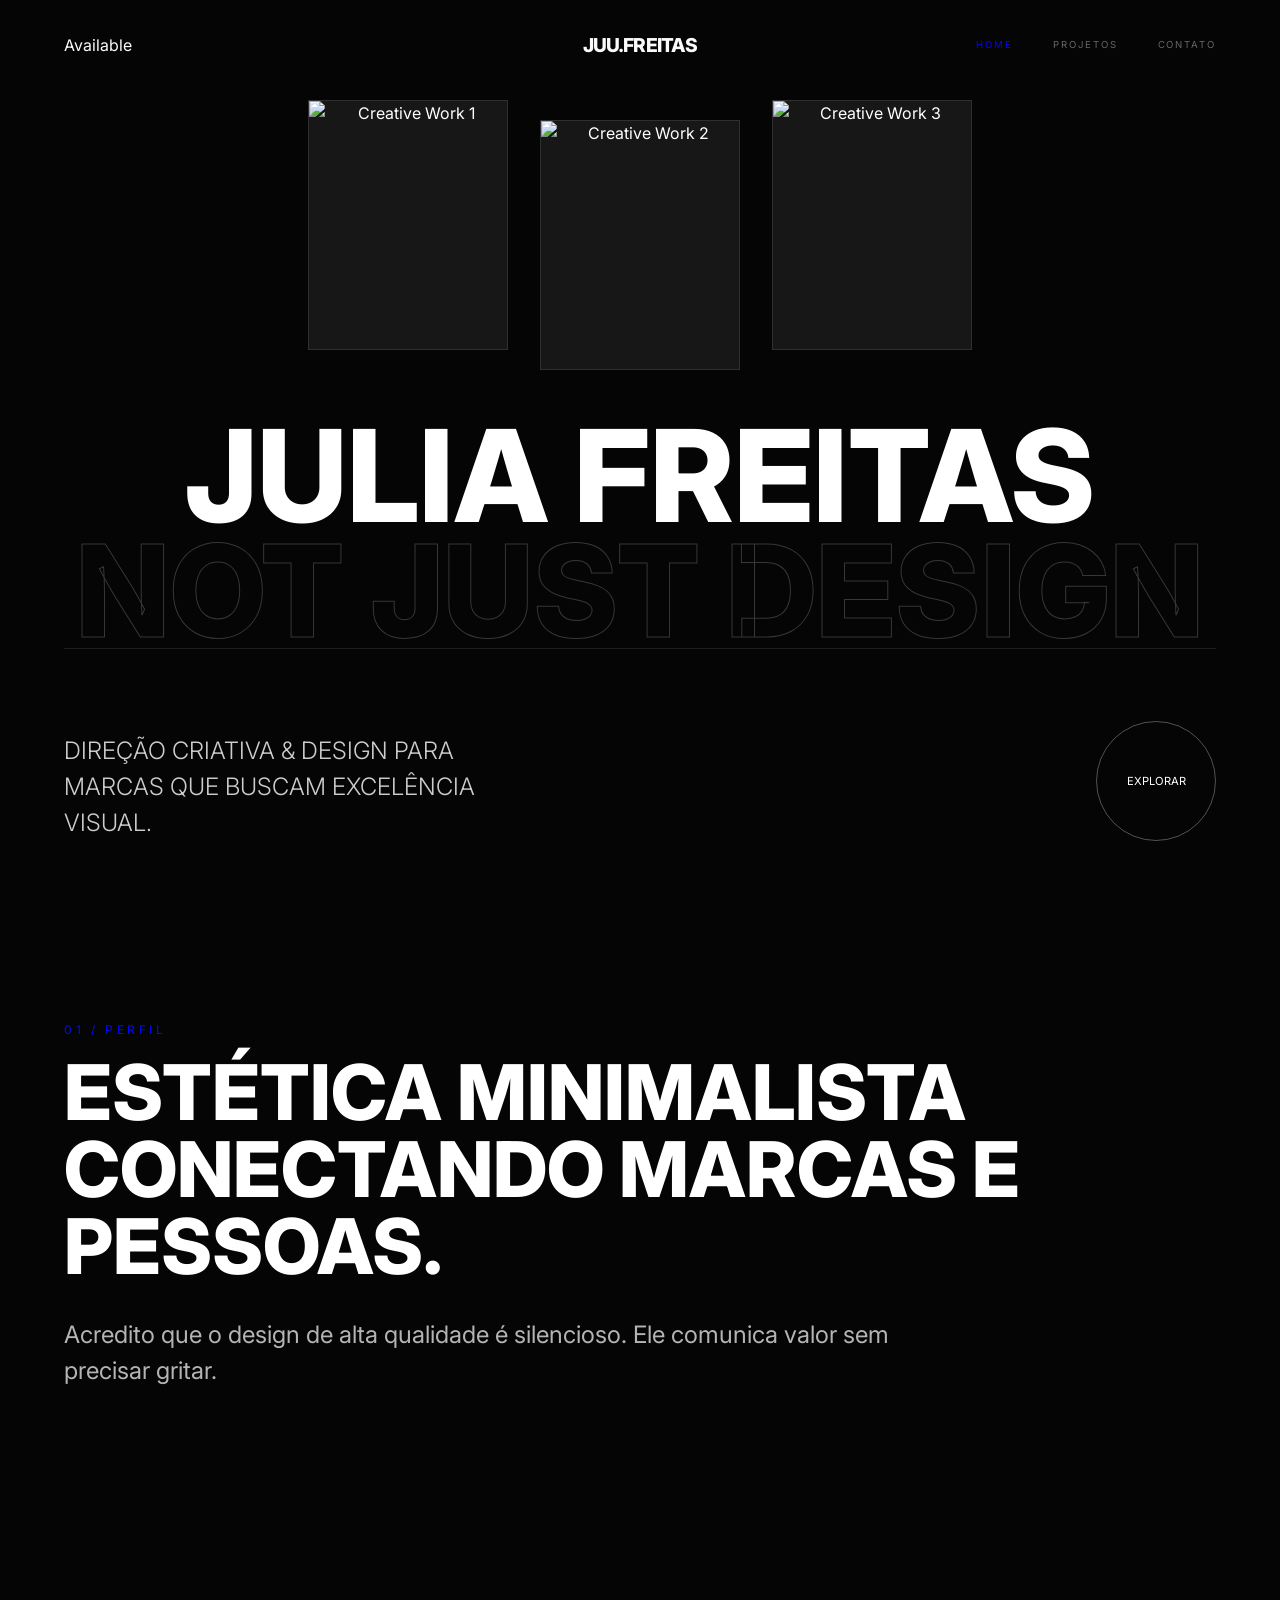
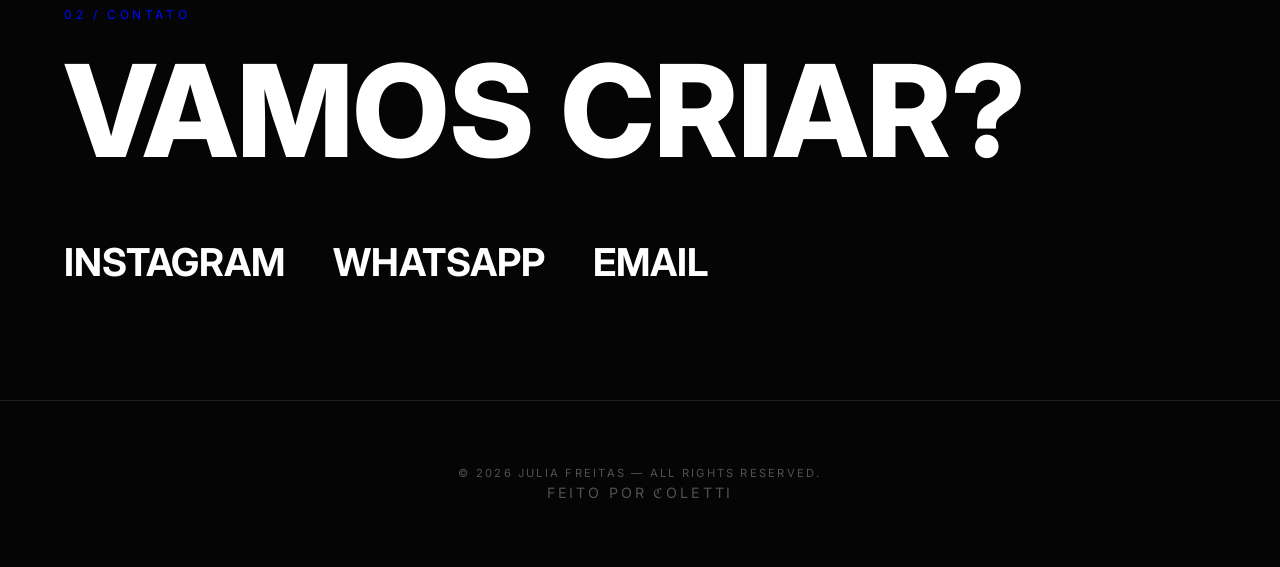
==== index.html @ 601fdda9 "feat: structure home page with optimized performance assets" ====
<!DOCTYPE html>
<html lang="pt-BR">
<head>
    <meta charset="UTF-8">
    <meta name="viewport" content="width=device-width, initial-scale=1.0">
    <title>Juu Freitas | Creative Direction</title>
    <link rel="preconnect" href="https://fonts.googleapis.com">
    <link rel="preconnect" href="https://fonts.gstatic.com" crossorigin>
    <link href="https://fonts.googleapis.com/css2?family=Inter:wght@400;700;800&display=swap" rel="stylesheet">
    <link rel="stylesheet" href="css/style.css">
</head>
<body>

    <header class="header">
        <div class="container">
            <div class="header-status"><span></span> Available</div>
            <a href="index.html" class="logo">JUU.FREITAS</a>
            <nav class="nav-menu">
                <a href="index.html" class="active">Home</a>
                <a href="projetos.html">Projetos</a>
                <a href="index.html#contato">Contato</a>
            </nav>
            <div class="nav-toggle">
                <div class="burger"></div>
            </div>
        </div>
    </header>

    <div class="mobile-overlay">
        <nav class="mobile-nav">
            <a href="index.html">Home</a>
            <a href="projetos.html">Projetos</a>
            <a href="index.html#contato">Contato</a>
        </nav>
    </div>

    <main id="content-wrap">
        <!-- HOME CONTENT -->
        <section class="hero" id="home">
            <div class="container">
                <div class="hero__main">
                    <div class="hero__images">
                        <img src="https://i.ibb.co/spWbDnX4/IMG-6900-1.png" alt="Creative Work 1" class="hero__img" fetchpriority="high" decoding="async">
                        <img src="https://i.ibb.co/Mk2yVF3c/IMG-7431-1.png" alt="Creative Work 2" class="hero__img" fetchpriority="high" decoding="async">
                        <img src="https://i.ibb.co/67qcN4BV/IMG-8282-JPG-1.png" alt="Creative Work 3" class="hero__img" fetchpriority="high" decoding="async">
                    </div>
                    <h1 class="hero__title">JULIA FREITAS<span class="outline">NOT JUST DESIGN</span></h1>
                </div>
                <div class="hero__footer">
                    <p class="hero__tagline">Direção criativa & Design para marcas que buscam excelência visual.</p>
                    <a href="projetos.html" class="hero__cta">Explorar</a>
                </div>
            </div>
        </section>

        <section id="sobre" class="about">
            <div class="container">
                <span class="label">01 / Perfil</span>
                <div class="about-content">
                    <h2>Estética minimalista conectando <span class="text-blue">marcas e pessoas.</span></h2>
                    <p>Acredito que o design de alta qualidade é silencioso. Ele comunica valor sem precisar gritar.</p>
                </div>
            </div>
        </section>

        <section id="contato" class="contact">
            <div class="container">
                <span class="label">02 / Contato</span>
                <h2>VAMOS <span class="text-blue">CRIAR?</span></h2>
                <div class="contact-links">
                    <a href="#">Instagram</a>
                    <a href="#">WhatsApp</a>
                    <a href="mailto:hello@juufreitas.com">Email</a>
                </div>
            </div>
        </section>
    </main>

    <footer class="footer">
        <div class="container">
            <p>&copy; 2026 Julia Freitas — All rights reserved.</p>
            <p style="font-size: 0.89em;">feito por <a href="https://github.com/matheuscoletti08">ℭoletti</a></p>
        </div>
    </footer>

    <script src="js/app.js"></script>
</body>
</html>
---- css/style.css ----
:root {
  --font-display: clamp(3.5rem, 10vw, 12rem);
  --font-xl: clamp(2rem, 6vw, 5rem);
  --font-lg: clamp(1.5rem, 3vw, 2.5rem);
  --font-md: clamp(1.1rem, 2vw, 1.5rem);
  --font-base: clamp(0.95rem, 1.2vw, 1.1rem);
  --font-xs: 0.75rem;
  --space-xl: clamp(3.5rem, 12vh, 12rem);
  --space-lg: clamp(2rem, 8vh, 6rem);
  --space-md: clamp(1.2rem, 4vh, 3rem);
  --space-sm: 1rem;
  --container-padding: clamp(1.5rem, 5vw, 6rem);
}

*, *::before, *::after {
  margin: 0;
  padding: 0;
  box-sizing: border-box;
}

html {
  scroll-behavior: smooth;
  font-size: 16px;
}

body {
  background-color: #050505;
  color: #FFFFFF;
  font-family: "Inter", sans-serif;
  line-height: 1.5;
  overflow-x: hidden;
  -webkit-font-smoothing: antialiased;
}
body::after {
  content: "";
  position: fixed;
  top: 0;
  left: 0;
  width: 100%;
  height: 100%;
  background-image: url("https://upload.wikimedia.org/wikipedia/commons/5/5c/Image_noise_example.png");
  opacity: 0.03;
  pointer-events: none;
  z-index: 10000;
}

.container {
  width: 100%;
  max-width: 1600px;
  margin: 0 auto;
  padding: 0 var(--container-padding);
}

section {
  padding: var(--space-lg) 0;
}
@media (min-width: 768px) {
  section {
    padding: var(--space-xl) 0;
  }
}
section {
  position: relative;
  content-visibility: auto;
  contain-intrinsic-size: 1px 500px;
}

a {
  color: inherit;
  text-decoration: none;
  transition: 0.3s;
}
a:hover {
  color: #000AFF;
}

.label {
  font-size: var(--font-xs);
  color: #000AFF;
  display: block;
  margin-bottom: var(--space-sm);
  text-transform: uppercase;
  letter-spacing: 0.3em;
}

.header {
  view-transition-name: main-header;
  position: fixed;
  top: 0;
  left: 0;
  width: 100%;
  z-index: 1000;
  height: 90px;
  display: flex;
  align-items: center;
  transition: height 0.6s cubic-bezier(0.2, 0, 0, 1), background 0.6s cubic-bezier(0.2, 0, 0, 1);
  mix-blend-mode: difference;
}
.header.scrolled {
  height: 70px;
  background: rgba(5, 5, 5, 0.9);
  backdrop-filter: blur(20px);
  mix-blend-mode: normal;
  border-bottom: 1px solid rgba(255, 255, 255, 0.05);
}
.header .container {
  display: grid;
  grid-template-columns: 1fr auto 1fr;
  align-items: center;
  width: 100%;
}
.header .logo {
  grid-column: 2;
  font-weight: 800;
  font-size: 1.2rem;
  letter-spacing: -0.05em;
  color: #FFFFFF;
  z-index: 1005;
  text-transform: uppercase;
}
.header .nav-menu {
  grid-column: 3;
  display: none;
  justify-content: flex-end;
  gap: 2.5rem;
}
@media (min-width: 1024px) {
  .header .nav-menu {
    display: flex;
  }
}
.header .nav-menu a {
  font-size: 0.6rem;
  text-transform: uppercase;
  letter-spacing: 0.2em;
  opacity: 0.4;
  transition: all 0.5s cubic-bezier(0.2, 0, 0, 1);
}
.header .nav-menu a.active {
  opacity: 1;
  color: #000AFF;
}
.header .nav-toggle {
  grid-column: 3;
  display: flex;
  justify-content: flex-end;
  z-index: 1005;
  cursor: pointer;
}
@media (min-width: 1024px) {
  .header .nav-toggle {
    display: none;
  }
}
.header .nav-toggle .burger {
  width: 24px;
  height: 1px;
  background: #FFFFFF;
  position: relative;
  transition: background 0.3s cubic-bezier(0.4, 0, 0.2, 1);
}
.header .nav-toggle .burger::before, .header .nav-toggle .burger::after {
  content: "";
  position: absolute;
  width: 100%;
  height: 1px;
  background: #FFFFFF;
  transition: transform 0.4s cubic-bezier(0.2, 0, 0, 1);
}
.header .nav-toggle .burger::before {
  top: -6px;
}
.header .nav-toggle .burger::after {
  top: 6px;
}
.header .nav-toggle.active .burger {
  background: transparent;
}
.header .nav-toggle.active .burger::before {
  transform: translateY(6px) rotate(45deg);
}
.header .nav-toggle.active .burger::after {
  transform: translateY(-6px) rotate(-45deg);
}

.mobile-overlay {
  position: fixed;
  top: 0;
  right: 0;
  width: 100%;
  height: 100vh;
  background: #050505;
  z-index: 1000;
  display: flex;
  justify-content: center;
  align-items: center;
  transform: translateX(100%);
  transition: transform 0.6s cubic-bezier(0.2, 0, 0, 1);
}
.mobile-overlay.active {
  transform: translateX(0);
}
.mobile-overlay .mobile-nav {
  display: flex;
  flex-direction: column;
  gap: 2rem;
  text-align: center;
}
.mobile-overlay .mobile-nav a {
  font-size: 2.5rem;
  font-weight: 800;
  text-transform: uppercase;
  color: transparent;
  -webkit-text-stroke: 1px rgba(255, 255, 255, 0.3);
  transition: all 0.4s cubic-bezier(0.2, 0, 0, 1);
}
.mobile-overlay .mobile-nav a:hover {
  color: #FFFFFF;
  -webkit-text-stroke: 0;
  transform: scale(1.05);
}

.hero {
  min-height: 100vh;
  padding: 0;
  display: flex;
  flex-direction: column;
  justify-content: center;
  position: relative;
  padding-top: 80px;
}
@media (min-width: 768px) {
  .hero {
    padding-top: 100px;
  }
}
.hero__main {
  flex-grow: 1;
  display: flex;
  flex-direction: column;
  justify-content: center;
  align-items: center;
  text-align: center;
  gap: var(--space-md);
}
.hero__images {
  display: flex;
  justify-content: center;
  align-items: center;
  gap: 1rem;
  width: 100%;
  margin-bottom: 1rem;
}
@media (min-width: 768px) {
  .hero__images {
    gap: 2rem;
    margin-bottom: 2rem;
  }
}
.hero__img {
  width: 25vw;
  max-width: 120px;
  aspect-ratio: 4/5;
  object-fit: cover;
  background-color: #171718;
  transition: all 0.5s cubic-bezier(0.2, 0, 0, 1);
  border: 1px solid rgba(255, 255, 255, 0.1);
}
@media (min-width: 768px) {
  .hero__img {
    max-width: 200px;
  }
  .hero__img:nth-child(even) {
    transform: translateY(20px);
  }
  .hero__img:hover {
    transform: scale(1.05) rotate(2deg);
    z-index: 10;
    border-color: #000AFF;
  }
}
.hero__title {
  font-size: var(--font-display);
  font-weight: 800;
  line-height: 0.9;
  text-transform: uppercase;
}
.hero__title span.outline {
  display: block;
  color: transparent;
  -webkit-text-stroke: 1px rgba(255, 255, 255, 0.2);
}
.hero__footer {
  display: flex;
  flex-direction: column;
  gap: var(--space-md);
  padding: var(--space-lg) 0;
  border-top: 1px solid rgba(255, 255, 255, 0.1);
}
@media (min-width: 768px) {
  .hero__footer {
    flex-direction: row;
    justify-content: space-between;
    align-items: flex-end;
  }
}
.hero__tagline {
  font-size: var(--font-md);
  max-width: 30ch;
  text-transform: uppercase;
  font-weight: 300;
  opacity: 0.8;
}
.hero__cta {
  width: 120px;
  height: 120px;
  border: 1px solid rgba(255, 255, 255, 0.3);
  border-radius: 50%;
  display: flex;
  align-items: center;
  justify-content: center;
  font-size: 0.7rem;
  text-transform: uppercase;
  transition: all 0.5s cubic-bezier(0.2, 0, 0, 1);
  align-self: center;
}
@media (min-width: 768px) {
  .hero__cta {
    align-self: auto;
  }
}
.hero__cta:hover {
  background: #000AFF;
  border-color: #000AFF;
  transform: scale(1.1);
}

.about .about-content {
  display: grid;
  grid-template-columns: 1fr;
  gap: 2rem;
  max-width: 1000px;
}
.about .about-content h2 {
  font-size: var(--font-xl);
  font-weight: 800;
  line-height: 1;
  text-transform: uppercase;
}
.about .about-content p {
  font-size: var(--font-md);
  opacity: 0.7;
  max-width: 60ch;
}

.services__item {
  border-top: 1px solid rgba(255, 255, 255, 0.1);
  padding: var(--space-md) 0;
  display: flex;
  justify-content: space-between;
  align-items: center;
  transition: all 0.5s cubic-bezier(0.2, 0, 0, 1);
  cursor: pointer;
}
@media (min-width: 768px) {
  .services__item {
    padding: var(--space-lg) 0;
  }
}
.services__item:hover {
  padding-left: 2rem;
  background: rgba(255, 255, 255, 0.02);
}
.services__item:hover .services__title {
  color: #000AFF;
}
.services__item:last-child {
  border-bottom: 1px solid rgba(255, 255, 255, 0.1);
}
.services__title {
  font-size: var(--font-lg);
  font-weight: 700;
  text-transform: uppercase;
  transition: all 0.5s cubic-bezier(0.2, 0, 0, 1);
}
.services__index {
  font-size: var(--font-xs);
  opacity: 0.3;
}

.portfolio__grid {
  display: flex;
  flex-direction: column;
  align-items: center;
  gap: var(--space-xl);
  margin-top: 4rem;
}
.portfolio__item {
  width: 100%;
  max-width: 900px;
  text-decoration: none;
  color: inherit;
  display: block;
}
@media (min-width: 1440px) {
  .portfolio__item {
    max-width: 1100px;
  }
}
.portfolio__item:hover .portfolio__img-box img {
  transform: scale(1.03);
  filter: grayscale(0);
}
.portfolio__item:hover .portfolio__project-title {
  color: #000AFF;
}
.portfolio__img-box {
  position: relative;
  overflow: hidden;
  background: #171718;
  aspect-ratio: 16/10;
  width: 100%;
}
.portfolio__img-box img {
  width: 100%;
  height: 100%;
  object-fit: cover;
  filter: grayscale(0.5);
  transition: transform 1.5s cubic-bezier(0.2, 0, 0, 1), filter 1s cubic-bezier(0.4, 0, 0.2, 1);
}
.portfolio__img-box::after {
  content: "";
  position: absolute;
  inset: 0;
  background: linear-gradient(to bottom, transparent 70%, rgba(5, 5, 5, 0.4));
  opacity: 0;
  transition: opacity 0.5s ease;
}
.portfolio__meta {
  margin-top: 2rem;
  display: flex;
  flex-direction: column;
  gap: 0.5rem;
  text-align: left;
}
@media (min-width: 768px) {
  .portfolio__meta {
    flex-direction: row;
    justify-content: space-between;
    align-items: baseline;
  }
}
.portfolio__project-title {
  font-size: var(--font-lg);
  font-weight: 800;
  text-transform: uppercase;
  line-height: 1;
  transition: color 0.4s ease;
}
.portfolio__category {
  font-size: var(--font-xs);
  text-transform: uppercase;
  letter-spacing: 0.2em;
  opacity: 0.4;
}

.contact h2 {
  font-size: var(--font-display);
  font-weight: 800;
  line-height: 0.8;
  margin: var(--space-md) 0;
  text-transform: uppercase;
}
.contact .contact-links {
  display: flex;
  gap: 3rem;
  flex-wrap: wrap;
  margin-top: var(--space-lg);
}
.contact .contact-links a {
  font-size: var(--font-lg);
  font-weight: 700;
  text-transform: uppercase;
}

footer {
  padding: 4rem 0;
  border-top: 1px solid rgba(255, 255, 255, 0.1);
  text-align: center;
}
footer p {
  font-size: 0.7rem;
  opacity: 0.3;
  text-transform: uppercase;
  letter-spacing: 0.2em;
}

/*# sourceMappingURL=style.css.map */
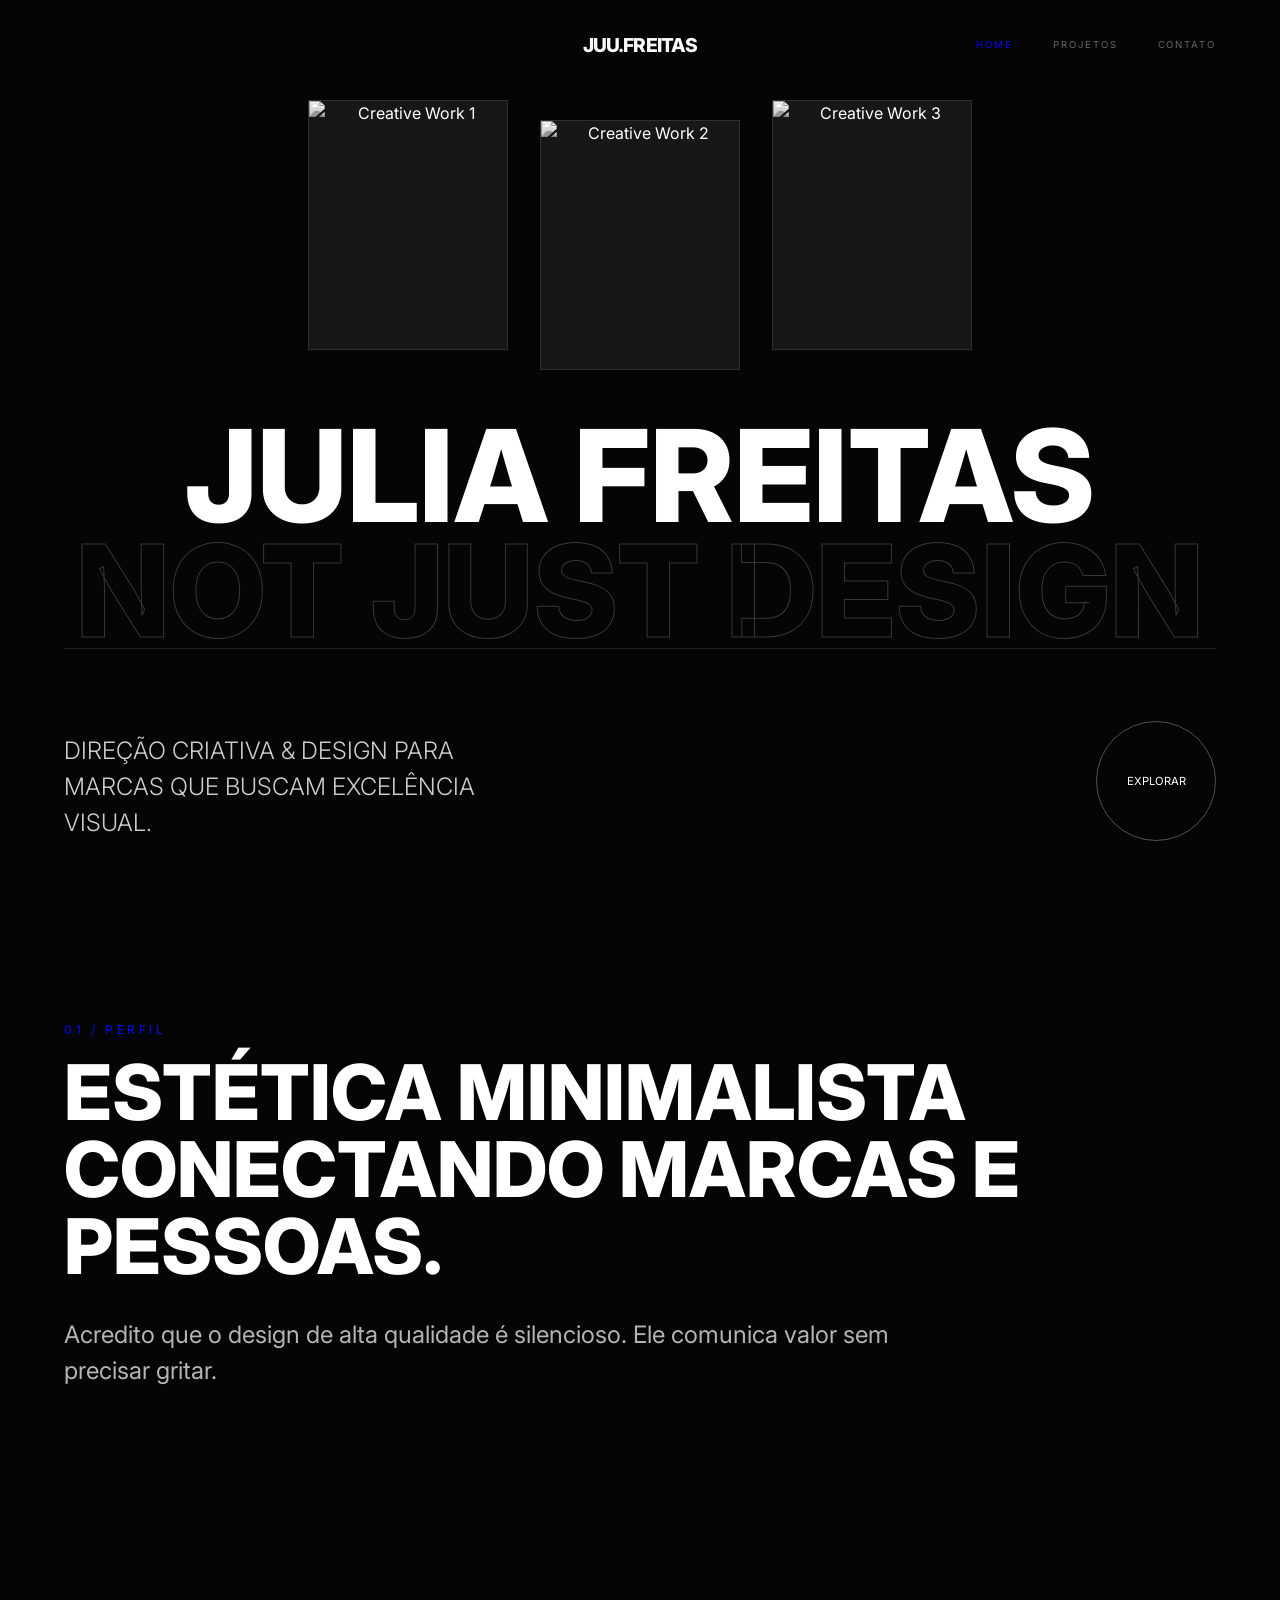
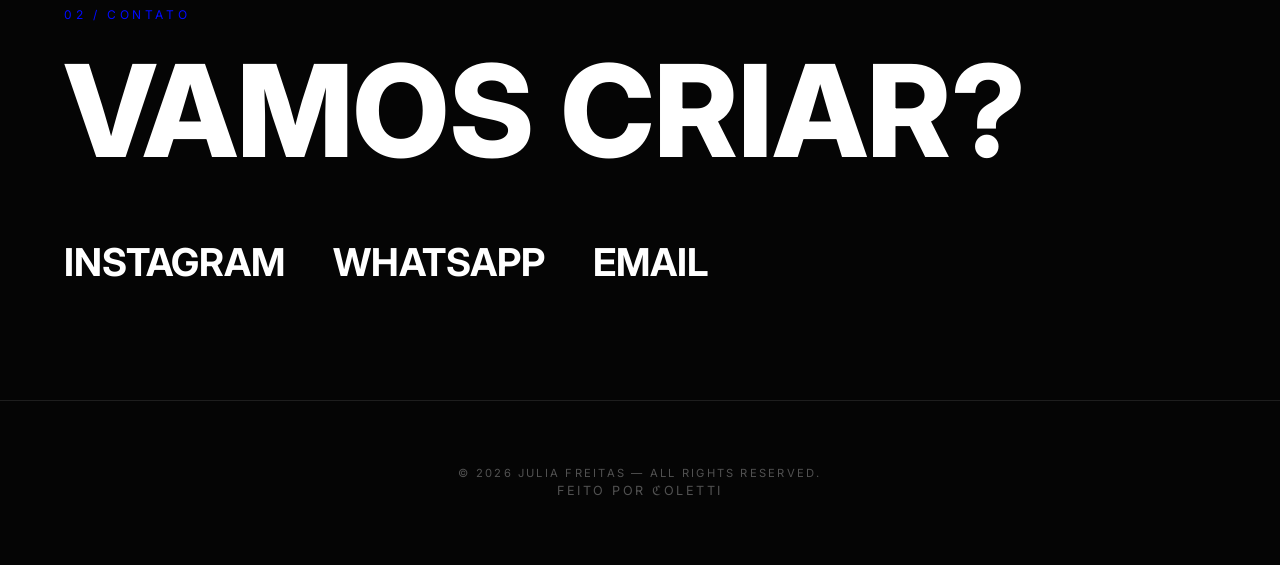
==== commit 49e30de5: "feat: add view transitions styles and utility classes" ====
--- a/index.html
+++ b/index.html
@@ -3,22 +3,38 @@
 <head>
     <meta charset="UTF-8">
     <meta name="viewport" content="width=device-width, initial-scale=1.0">
-    <title>Juu Freitas | Creative Direction</title>
+    <title>Juu Freitas | Portfólio</title>
+
+        <!-- Open Graph (Instagram, WhatsApp, Facebook, LinkedIn etc.) -->
+    <meta property="og:title" content="Juu Freitas | Portfólio">
+    <meta property="og:description" content="Design premium, fotografia e direção criativa para marcas que buscam excelência visual.">
+    <meta property="og:type" content="website">
+    <meta property="og:url" content="https://juufreitas.netlify.app">
+    <meta property="og:image" content="https://juufreitas.netlify.app/assets/img/preview.webp">
+
+    <!-- Twitter -->
+    <meta name="twitter:card" content="summary_large_image">
+    <meta name="twitter:title" content="Juu Freitas | Portfólio">
+    <meta name="twitter:description" content="Portfólio profissional com estética minimalista e visual premium.">
+    <meta name="twitter:image" content="https://juufreitas.netlify.app/assets/img/preview.webp">
+
     <link rel="preconnect" href="https://fonts.googleapis.com">
     <link rel="preconnect" href="https://fonts.gstatic.com" crossorigin>
     <link href="https://fonts.googleapis.com/css2?family=Inter:wght@400;700;800&display=swap" rel="stylesheet">
     <link rel="stylesheet" href="css/style.css">
+    <link rel="preload" as="image" href="assets/images/juuh1.webp">
+    <link rel="preload" as="image" href="assets/images/juuh2.webp">
+    <link rel="preload" as="image" href="assets/images/juuh3.webp">
 </head>
 <body>
 
     <header class="header">
         <div class="container">
-            <div class="header-status"><span></span> Available</div>
             <a href="index.html" class="logo">JUU.FREITAS</a>
             <nav class="nav-menu">
                 <a href="index.html" class="active">Home</a>
                 <a href="projetos.html">Projetos</a>
-                <a href="index.html#contato">Contato</a>
+                <a href="#contato">Contato</a>
             </nav>
             <div class="nav-toggle">
                 <div class="burger"></div>
@@ -38,11 +54,12 @@
         <!-- HOME CONTENT -->
         <section class="hero" id="home">
             <div class="container">
+                
                 <div class="hero__main">
-                    <div class="hero__images">
-                        <img src="https://i.ibb.co/spWbDnX4/IMG-6900-1.png" alt="Creative Work 1" class="hero__img" fetchpriority="high" decoding="async">
-                        <img src="https://i.ibb.co/Mk2yVF3c/IMG-7431-1.png" alt="Creative Work 2" class="hero__img" fetchpriority="high" decoding="async">
-                        <img src="https://i.ibb.co/67qcN4BV/IMG-8282-JPG-1.png" alt="Creative Work 3" class="hero__img" fetchpriority="high" decoding="async">
+                    <div class="hero__images" style="filter: grayscale(100%);">
+                        <img src="assets/images/juuh1.webp" alt="Creative Work 1" class="hero__img" loading="eager" decoding="sync">
+                        <img src="assets/images/juuh2.webp" alt="Creative Work 2" class="hero__img" loading="eager" decoding="sync">
+                        <img src="assets/images/juuh3.webp" alt="Creative Work 3" class="hero__img" loading="eager" decoding="sync">
                     </div>
                     <h1 class="hero__title">JULIA FREITAS<span class="outline">NOT JUST DESIGN</span></h1>
                 </div>
@@ -63,13 +80,13 @@
             </div>
         </section>
 
-        <section id="contato" class="contact">
+        <section class="contact" id="contato">
             <div class="container">
                 <span class="label">02 / Contato</span>
                 <h2>VAMOS <span class="text-blue">CRIAR?</span></h2>
                 <div class="contact-links">
-                    <a href="#">Instagram</a>
-                    <a href="#">WhatsApp</a>
+                    <a href="https://www.instagram.com/pictures.jully/">Instagram</a>
+                    <a href="https://api.whatsapp.com/send?phone=5511980523328&text=Oii%20Juu!%20Vi%20seu%20portf%C3%B3lio%20e%20gostei%20muito%20do%20seu%20trabalho%2C%20queria%20conversar%20com%20voc%C3%AA%20sobre%20um%20projeto%20que%20tenho%20em%20mente%20%F0%9F%98%8A%E2%9D%A4%EF%B8%8F">WhatsApp</a>
                     <a href="mailto:hello@juufreitas.com">Email</a>
                 </div>
             </div>
@@ -79,7 +96,7 @@
     <footer class="footer">
         <div class="container">
             <p>&copy; 2026 Julia Freitas — All rights reserved.</p>
-            <p style="font-size: 0.89em;">feito por <a href="https://github.com/matheuscoletti08">ℭoletti</a></p>
+            <p style="font-size: 0.79em;">feito por <a href="https://github.com/matheuscoletti08">ℭoletti</a></p>
         </div>
     </footer>
 
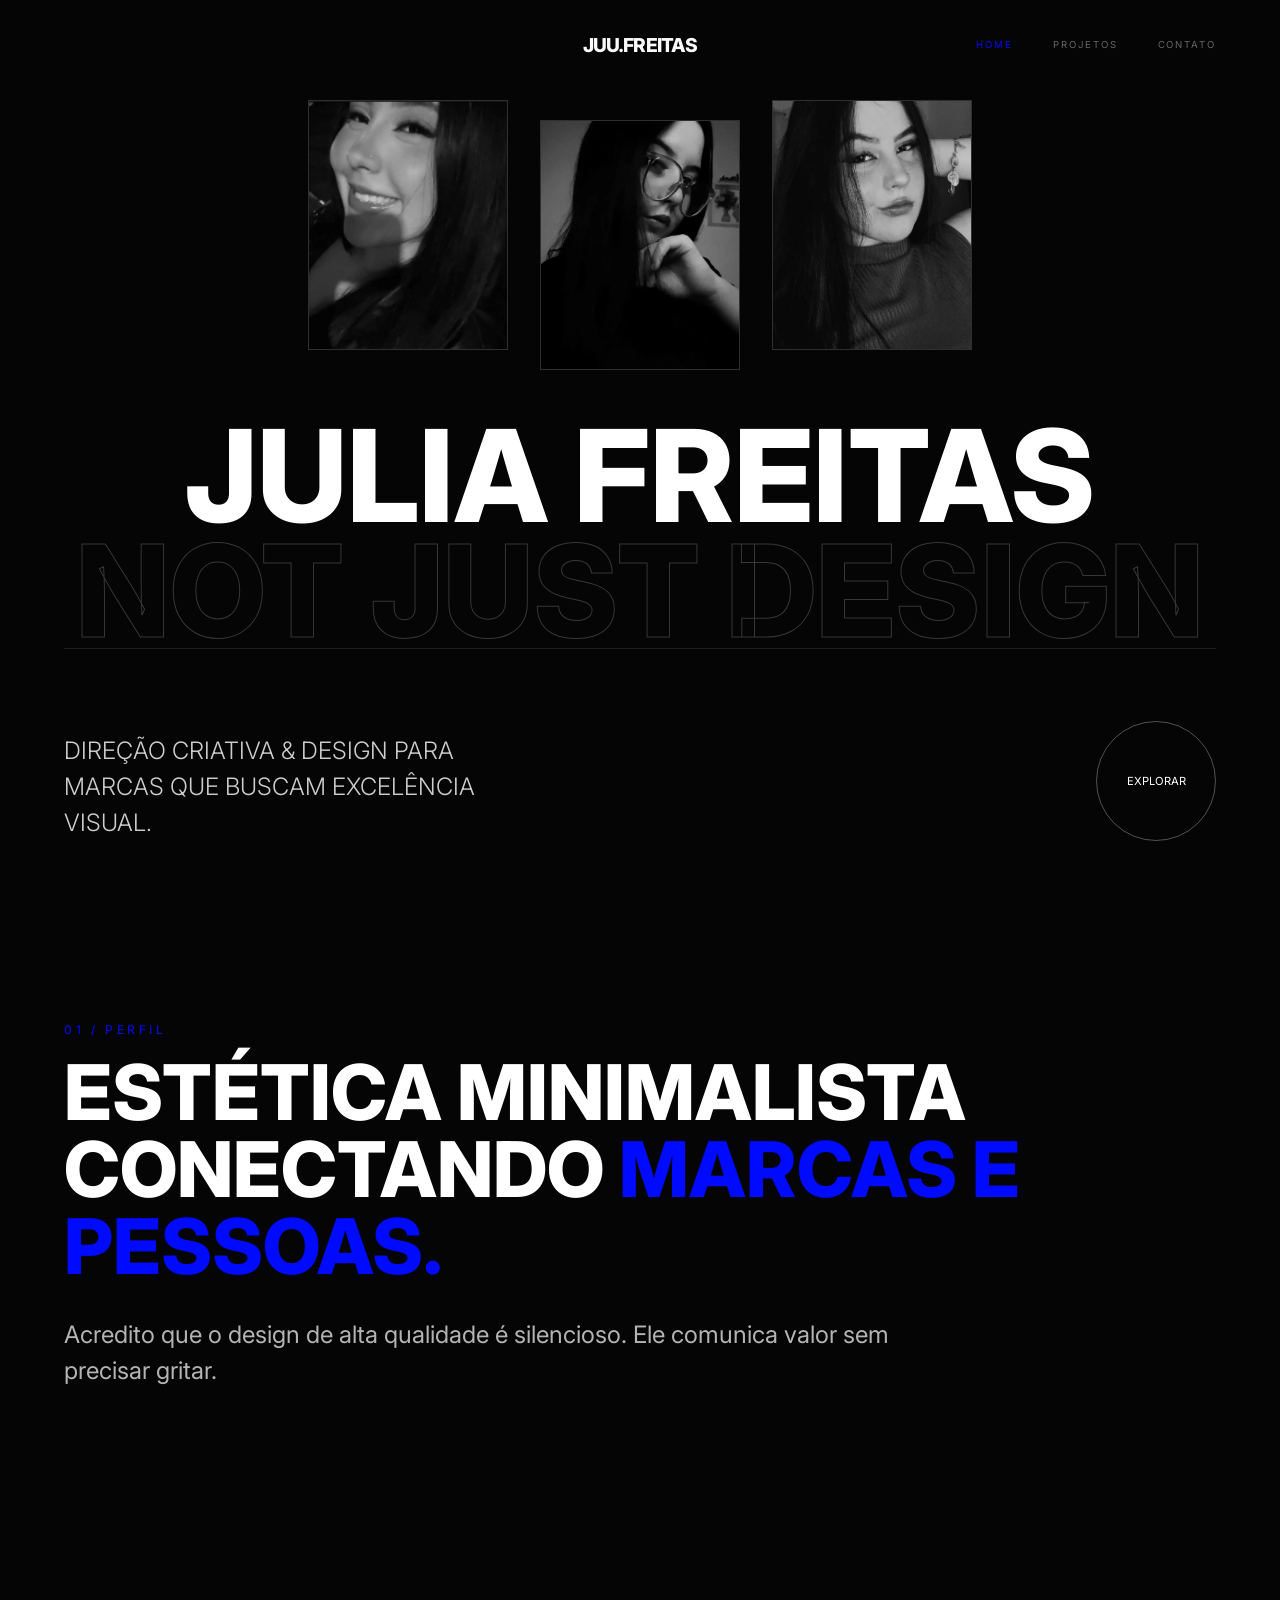
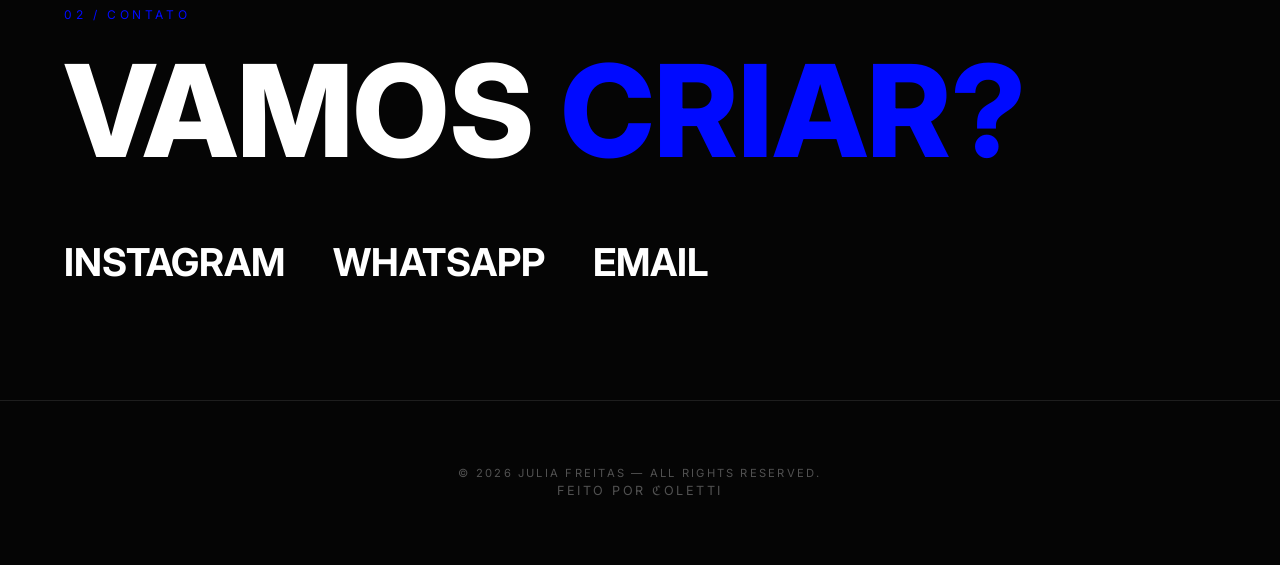
==== commit 85afd2d1: "fix: update open graph" ====
--- a/index.html
+++ b/index.html
@@ -5,18 +5,18 @@
     <meta name="viewport" content="width=device-width, initial-scale=1.0">
     <title>Juu Freitas | Portfólio</title>
 
-        <!-- Open Graph (Instagram, WhatsApp, Facebook, LinkedIn etc.) -->
+        <!-- Open Graph -->
     <meta property="og:title" content="Juu Freitas | Portfólio">
     <meta property="og:description" content="Design premium, fotografia e direção criativa para marcas que buscam excelência visual.">
     <meta property="og:type" content="website">
     <meta property="og:url" content="https://juufreitas.netlify.app">
-    <meta property="og:image" content="https://juufreitas.netlify.app/assets/img/preview.webp">
+    <meta property="og:image" content="https://juufreitas.netlify.app/assets/images/img-og.jpg">
 
     <!-- Twitter -->
     <meta name="twitter:card" content="summary_large_image">
     <meta name="twitter:title" content="Juu Freitas | Portfólio">
     <meta name="twitter:description" content="Portfólio profissional com estética minimalista e visual premium.">
-    <meta name="twitter:image" content="https://juufreitas.netlify.app/assets/img/preview.webp">
+    <meta name="twitter:image" content="https://juufreitas.netlify.app/assets/images/img-og.jpg">
 
     <link rel="preconnect" href="https://fonts.googleapis.com">
     <link rel="preconnect" href="https://fonts.gstatic.com" crossorigin>
--- a/css/style.css
+++ b/css/style.css
@@ -12,6 +12,10 @@
   --container-padding: clamp(1.5rem, 5vw, 6rem);
 }
 
+.text-blue {
+  color: #000AFF !important;
+}
+
 *, *::before, *::after {
   margin: 0;
   padding: 0;
@@ -250,11 +254,13 @@
   gap: 1rem;
   width: 100%;
   margin-bottom: 1rem;
+  --hero-offset: 15px;
 }
 @media (min-width: 768px) {
   .hero__images {
     gap: 2rem;
     margin-bottom: 2rem;
+    --hero-offset: 20px;
   }
 }
 .hero__img {
@@ -263,20 +269,45 @@
   aspect-ratio: 4/5;
   object-fit: cover;
   background-color: #171718;
-  transition: all 0.5s cubic-bezier(0.2, 0, 0, 1);
+  transition: transform 0.8s cubic-bezier(0.2, 0, 0, 1), border-color 0.5s ease;
   border: 1px solid rgba(255, 255, 255, 0.1);
+  will-change: transform, opacity;
+  opacity: 0;
+  animation: heroImageEntrance 1.4s cubic-bezier(0.2, 0, 0, 1) forwards;
+}
+.hero__img:nth-child(even) {
+  --current-offset: var(--hero-offset);
+}
+.hero__img:nth-child(odd) {
+  --current-offset: 0px;
+}
+.hero__img:nth-child(1) {
+  animation-delay: 0.1s;
+}
+.hero__img:nth-child(2) {
+  animation-delay: 0.25s;
+}
+.hero__img:nth-child(3) {
+  animation-delay: 0.4s;
 }
 @media (min-width: 768px) {
   .hero__img {
     max-width: 200px;
   }
-  .hero__img:nth-child(even) {
-    transform: translateY(20px);
-  }
   .hero__img:hover {
-    transform: scale(1.05) rotate(2deg);
+    transform: scale(1.05) rotate(2deg) translateY(var(--current-offset));
     z-index: 10;
     border-color: #000AFF;
+  }
+}
+@keyframes heroImageEntrance {
+  from {
+    opacity: 0;
+    transform: translateY(60px) scale(0.85);
+  }
+  to {
+    opacity: 1;
+    transform: translateY(var(--current-offset)) scale(1);
   }
 }
 .hero__title {
@@ -473,14 +504,31 @@
 }
 .contact .contact-links {
   display: flex;
-  gap: 3rem;
-  flex-wrap: wrap;
+  flex-direction: column;
+  gap: 1.5rem;
   margin-top: var(--space-lg);
+}
+@media (min-width: 768px) {
+  .contact .contact-links {
+    flex-direction: row;
+    gap: 3rem;
+    flex-wrap: wrap;
+  }
 }
 .contact .contact-links a {
   font-size: var(--font-lg);
   font-weight: 700;
   text-transform: uppercase;
+  transition: all 0.5s cubic-bezier(0.2, 0, 0, 1);
+}
+.contact .contact-links a:hover {
+  color: #000AFF;
+  transform: translateX(10px);
+}
+@media (min-width: 768px) {
+  .contact .contact-links a:hover {
+    transform: translateY(-5px);
+  }
 }
 
 footer {
@@ -495,4 +543,68 @@
   letter-spacing: 0.2em;
 }
 
+::view-transition-group(hero-expand) {
+  animation-duration: 0.8s;
+  animation-timing-function: cubic-bezier(0.2, 0, 0, 1);
+}
+
+::view-transition-old(hero-expand) {
+  animation: 0.3s cubic-bezier(0.4, 0, 0.2, 1) both fade-out;
+}
+
+::view-transition-new(hero-expand) {
+  animation: 0.8s cubic-bezier(0.2, 0, 0, 1) both scale-in, 0.4s cubic-bezier(0.4, 0, 0.2, 1) both fade-in;
+}
+
+html[data-transition=menu] ::view-transition-old(root) {
+  animation: 0.4s cubic-bezier(0.4, 0, 0.2, 1) both fade-out, 0.4s cubic-bezier(0.4, 0, 0.2, 1) both slide-to-left;
+}
+html[data-transition=menu] ::view-transition-new(root) {
+  animation: 0.8s cubic-bezier(0.2, 0, 0, 1) both fade-in, 0.8s cubic-bezier(0.2, 0, 0, 1) both slide-from-right;
+}
+
+@keyframes slide-to-left {
+  to {
+    transform: translateX(-30px);
+  }
+}
+@keyframes slide-from-right {
+  from {
+    transform: translateX(30px);
+  }
+  to {
+    transform: translateX(0);
+  }
+}
+@keyframes scale-in {
+  from {
+    clip-path: circle(0% at 50% 50%);
+    transform: scale(0.8);
+  }
+  to {
+    clip-path: circle(150% at 50% 50%);
+    transform: scale(1);
+  }
+}
+@keyframes fade-out {
+  to {
+    opacity: 0;
+  }
+}
+@keyframes fade-in {
+  from {
+    opacity: 0;
+  }
+}
+@keyframes slide-up-fade {
+  from {
+    opacity: 0;
+    transform: translateY(30px) scale(0.98);
+  }
+  to {
+    opacity: 1;
+    transform: translateY(0) scale(1);
+  }
+}
+
 /*# sourceMappingURL=style.css.map */
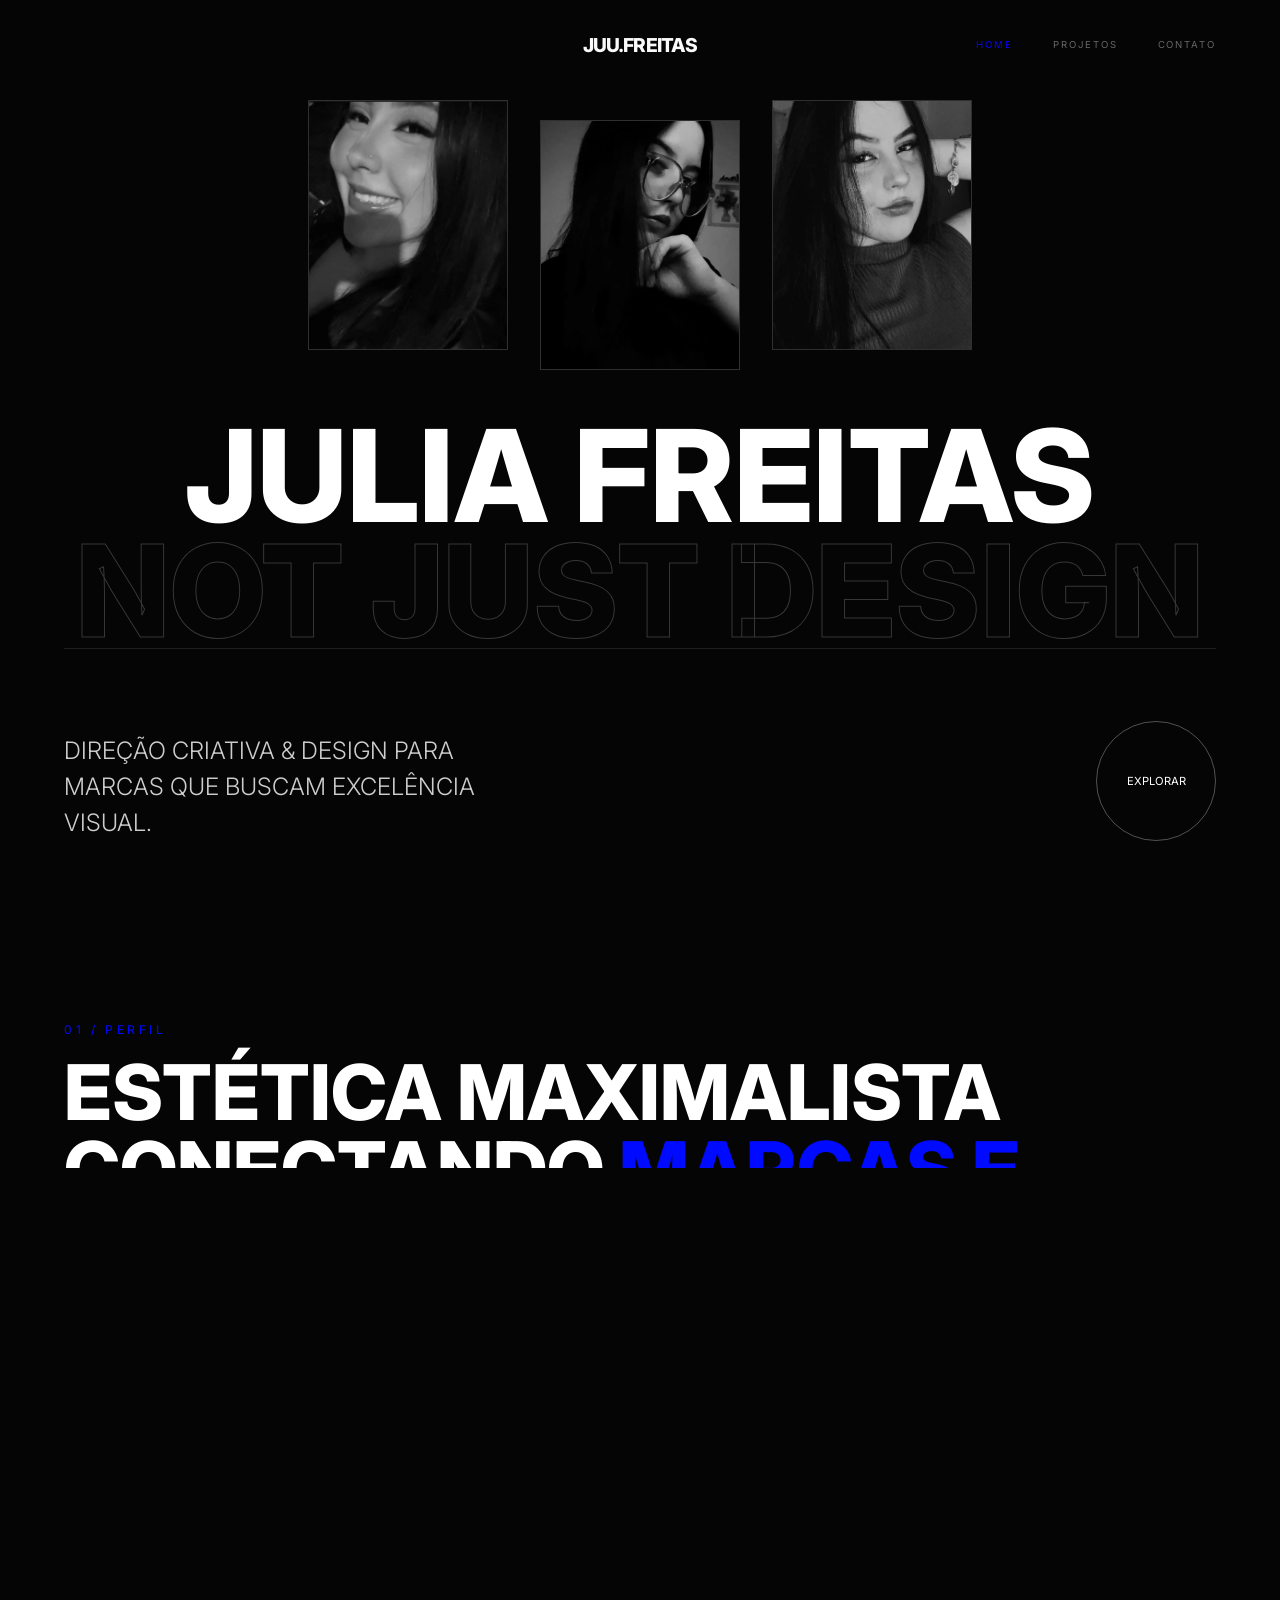
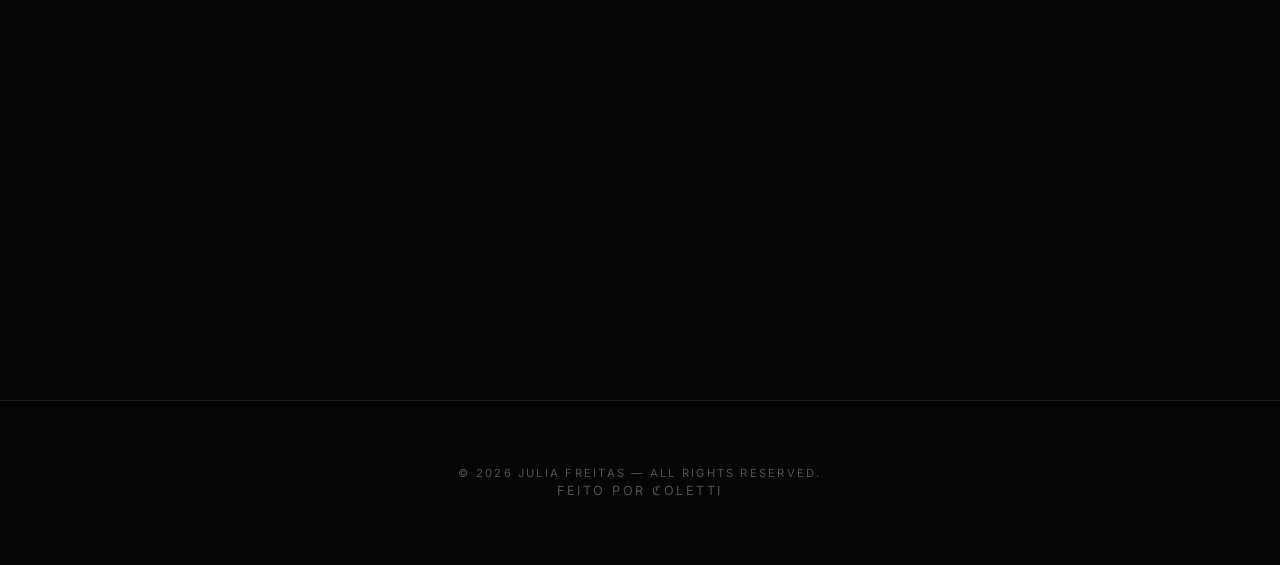
==== commit 988f3c92: "feat: update about section and email" ====
--- a/index.html
+++ b/index.html
@@ -74,8 +74,8 @@
             <div class="container">
                 <span class="label">01 / Perfil</span>
                 <div class="about-content">
-                    <h2>Estética minimalista conectando <span class="text-blue">marcas e pessoas.</span></h2>
-                    <p>Acredito que o design de alta qualidade é silencioso. Ele comunica valor sem precisar gritar.</p>
+                    <h2>Estética maximalista conectando <span class="text-blue">marcas e pessoas.</span></h2>
+                    <p>Acredito que um design de alta qualidade vai além da estética: ele precisa comunicar valor e personalidade.</p>
                 </div>
             </div>
         </section>
@@ -87,7 +87,7 @@
                 <div class="contact-links">
                     <a href="https://www.instagram.com/pictures.jully/">Instagram</a>
                     <a href="https://api.whatsapp.com/send?phone=5511980523328&text=Oii%20Juu!%20Vi%20seu%20portf%C3%B3lio%20e%20gostei%20muito%20do%20seu%20trabalho%2C%20queria%20conversar%20com%20voc%C3%AA%20sobre%20um%20projeto%20que%20tenho%20em%20mente%20%F0%9F%98%8A%E2%9D%A4%EF%B8%8F">WhatsApp</a>
-                    <a href="mailto:hello@juufreitas.com">Email</a>
+                    <a href="mailto:juuu.pictures@gmail.com">Email</a>
                 </div>
             </div>
         </section>
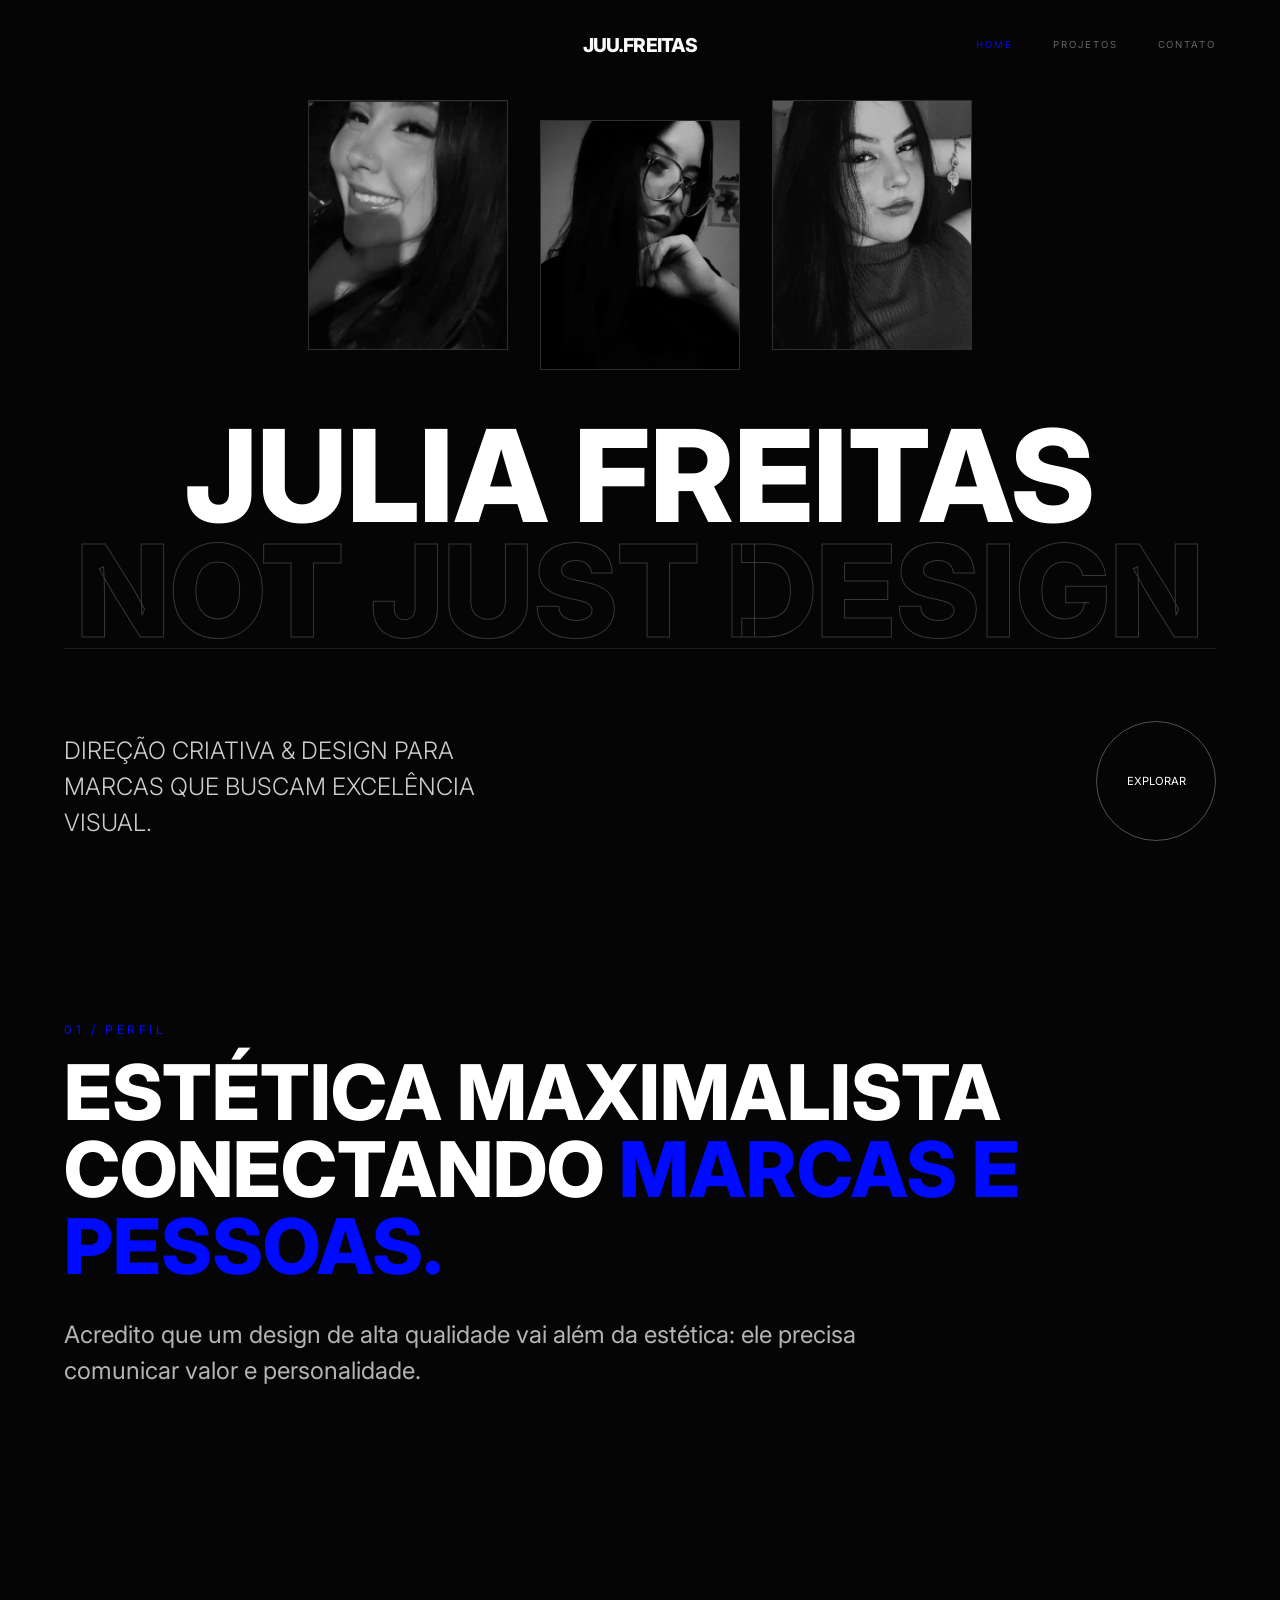
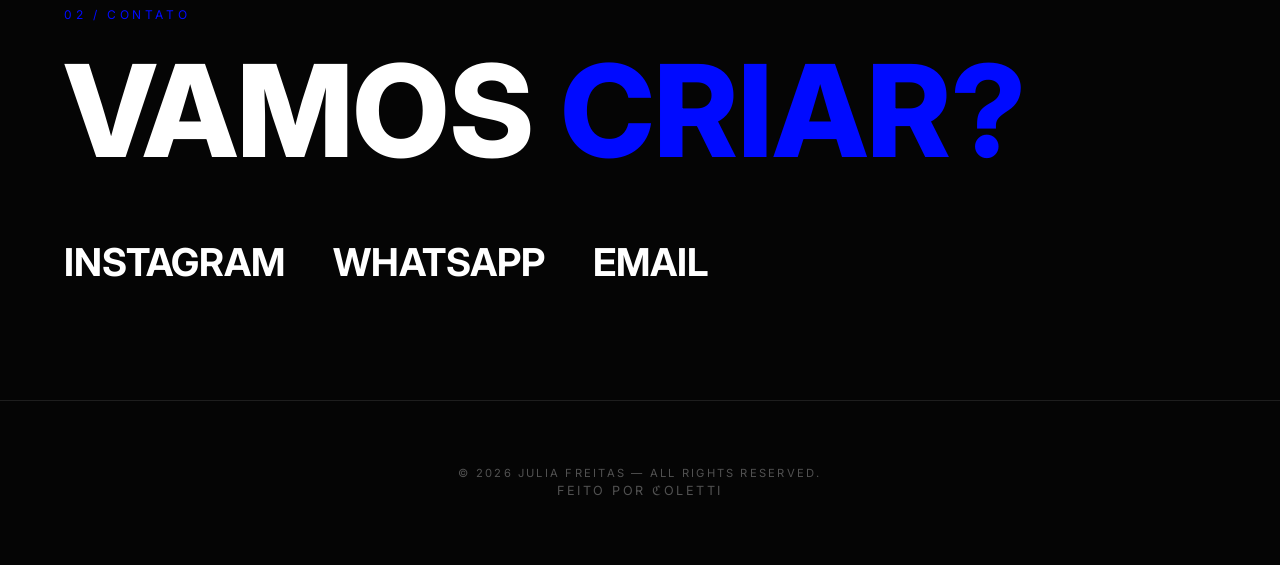
==== commit 9eea5a94: "feat: add new designs and photos pages with responsive layout and navigation" ====
--- a/index.html
+++ b/index.html
@@ -9,14 +9,14 @@
     <meta property="og:title" content="Juu Freitas | Portfólio">
     <meta property="og:description" content="Design premium, fotografia e direção criativa para marcas que buscam excelência visual.">
     <meta property="og:type" content="website">
-    <meta property="og:url" content="https://juufreitas.netlify.app">
-    <meta property="og:image" content="https://juufreitas.netlify.app/assets/images/img-og.jpg">
+    <meta property="og:url" content="https://picturesjully.netlify.app">
+    <meta property="og:image" content="https://picturesjully.netlify.app/assets/images/img-og.jpg">
 
     <!-- Twitter -->
     <meta name="twitter:card" content="summary_large_image">
     <meta name="twitter:title" content="Juu Freitas | Portfólio">
     <meta name="twitter:description" content="Portfólio profissional com estética minimalista e visual premium.">
-    <meta name="twitter:image" content="https://juufreitas.netlify.app/assets/images/img-og.jpg">
+    <meta name="twitter:image" content="https://picturesjully.netlify.app/assets/images/img-og.jpg">
 
     <link rel="preconnect" href="https://fonts.googleapis.com">
     <link rel="preconnect" href="https://fonts.gstatic.com" crossorigin>
--- a/css/style.css
+++ b/css/style.css
@@ -72,7 +72,7 @@
 a {
   color: inherit;
   text-decoration: none;
-  transition: 0.3s;
+  transition: color 200ms cubic-bezier(0.2, 0, 0, 1);
 }
 a:hover {
   color: #000AFF;
@@ -97,7 +97,7 @@
   height: 90px;
   display: flex;
   align-items: center;
-  transition: height 0.6s cubic-bezier(0.2, 0, 0, 1), background 0.6s cubic-bezier(0.2, 0, 0, 1);
+  transition: height 500ms cubic-bezier(0.2, 0, 0, 1), background 500ms cubic-bezier(0.2, 0, 0, 1);
   mix-blend-mode: difference;
 }
 .header.scrolled {
@@ -138,7 +138,7 @@
   text-transform: uppercase;
   letter-spacing: 0.2em;
   opacity: 0.4;
-  transition: all 0.5s cubic-bezier(0.2, 0, 0, 1);
+  transition: opacity 200ms cubic-bezier(0.2, 0, 0, 1), color 200ms cubic-bezier(0.2, 0, 0, 1);
 }
 .header .nav-menu a.active {
   opacity: 1;
@@ -161,7 +161,7 @@
   height: 1px;
   background: #FFFFFF;
   position: relative;
-  transition: background 0.3s cubic-bezier(0.4, 0, 0.2, 1);
+  transition: background 200ms cubic-bezier(0.2, 0, 0, 1);
 }
 .header .nav-toggle .burger::before, .header .nav-toggle .burger::after {
   content: "";
@@ -169,7 +169,7 @@
   width: 100%;
   height: 1px;
   background: #FFFFFF;
-  transition: transform 0.4s cubic-bezier(0.2, 0, 0, 1);
+  transition: transform 350ms cubic-bezier(0.2, 0, 0, 1);
 }
 .header .nav-toggle .burger::before {
   top: -6px;
@@ -199,7 +199,7 @@
   justify-content: center;
   align-items: center;
   transform: translateX(100%);
-  transition: transform 0.6s cubic-bezier(0.2, 0, 0, 1);
+  transition: transform 500ms cubic-bezier(0.2, 0, 0, 1);
 }
 .mobile-overlay.active {
   transform: translateX(0);
@@ -216,12 +216,16 @@
   text-transform: uppercase;
   color: transparent;
   -webkit-text-stroke: 1px rgba(255, 255, 255, 0.3);
-  transition: all 0.4s cubic-bezier(0.2, 0, 0, 1);
+  transition: all 350ms cubic-bezier(0.2, 0, 0, 1);
 }
 .mobile-overlay .mobile-nav a:hover {
   color: #FFFFFF;
   -webkit-text-stroke: 0;
-  transform: scale(1.05);
+  transform: scale(1.04);
+}
+.mobile-overlay .mobile-nav a:active {
+  transform: scale(0.98);
+  transition-duration: 200ms;
 }
 
 .hero {
@@ -269,11 +273,11 @@
   aspect-ratio: 4/5;
   object-fit: cover;
   background-color: #171718;
-  transition: transform 0.8s cubic-bezier(0.2, 0, 0, 1), border-color 0.5s ease;
+  transition: transform 500ms cubic-bezier(0.2, 0, 0, 1), border-color 350ms cubic-bezier(0.05, 0.7, 0.1, 1);
   border: 1px solid rgba(255, 255, 255, 0.1);
   will-change: transform, opacity;
   opacity: 0;
-  animation: heroImageEntrance 1.4s cubic-bezier(0.2, 0, 0, 1) forwards;
+  animation: heroImageEntrance 1s cubic-bezier(0.05, 0.7, 0.1, 1) forwards;
 }
 .hero__img:nth-child(even) {
   --current-offset: var(--hero-offset);
@@ -282,23 +286,27 @@
   --current-offset: 0px;
 }
 .hero__img:nth-child(1) {
-  animation-delay: 0.1s;
+  animation-delay: 100ms;
 }
 .hero__img:nth-child(2) {
-  animation-delay: 0.25s;
+  animation-delay: 200ms;
 }
 .hero__img:nth-child(3) {
-  animation-delay: 0.4s;
+  animation-delay: 300ms;
 }
 @media (min-width: 768px) {
   .hero__img {
     max-width: 200px;
   }
   .hero__img:hover {
-    transform: scale(1.05) rotate(2deg) translateY(var(--current-offset));
+    transform: scale(1.04) rotate(2deg) translateY(var(--current-offset));
     z-index: 10;
     border-color: #000AFF;
   }
+}
+.hero__img:active {
+  transform: scale(0.98) translateY(var(--current-offset));
+  transition-duration: 200ms;
 }
 @keyframes heroImageEntrance {
   from {
@@ -352,7 +360,7 @@
   justify-content: center;
   font-size: 0.7rem;
   text-transform: uppercase;
-  transition: all 0.5s cubic-bezier(0.2, 0, 0, 1);
+  transition: all 350ms cubic-bezier(0.2, 0, 0, 1);
   align-self: center;
 }
 @media (min-width: 768px) {
@@ -364,6 +372,10 @@
   background: #000AFF;
   border-color: #000AFF;
   transform: scale(1.1);
+}
+.hero__cta:active {
+  transform: scale(0.96);
+  transition-duration: 200ms;
 }
 
 .about .about-content {
@@ -390,7 +402,7 @@
   display: flex;
   justify-content: space-between;
   align-items: center;
-  transition: all 0.5s cubic-bezier(0.2, 0, 0, 1);
+  transition: all 350ms cubic-bezier(0.2, 0, 0, 1);
   cursor: pointer;
 }
 @media (min-width: 768px) {
@@ -399,11 +411,15 @@
   }
 }
 .services__item:hover {
-  padding-left: 2rem;
+  padding-left: 1.5rem;
   background: rgba(255, 255, 255, 0.02);
 }
 .services__item:hover .services__title {
   color: #000AFF;
+}
+.services__item:active {
+  transform: scale(0.995);
+  transition-duration: 200ms;
 }
 .services__item:last-child {
   border-bottom: 1px solid rgba(255, 255, 255, 0.1);
@@ -412,7 +428,7 @@
   font-size: var(--font-lg);
   font-weight: 700;
   text-transform: uppercase;
-  transition: all 0.5s cubic-bezier(0.2, 0, 0, 1);
+  transition: color 350ms cubic-bezier(0.2, 0, 0, 1);
 }
 .services__index {
   font-size: var(--font-xs);
@@ -444,6 +460,10 @@
 }
 .portfolio__item:hover .portfolio__project-title {
   color: #000AFF;
+}
+.portfolio__item:active {
+  transform: scale(0.99);
+  transition: transform 200ms cubic-bezier(0.2, 0, 0, 1);
 }
 .portfolio__img-box {
   position: relative;
@@ -457,7 +477,7 @@
   height: 100%;
   object-fit: cover;
   filter: grayscale(0.5);
-  transition: transform 1.5s cubic-bezier(0.2, 0, 0, 1), filter 1s cubic-bezier(0.4, 0, 0.2, 1);
+  transition: transform 500ms cubic-bezier(0.2, 0, 0, 1), filter 350ms cubic-bezier(0.05, 0.7, 0.1, 1);
 }
 .portfolio__img-box::after {
   content: "";
@@ -465,7 +485,7 @@
   inset: 0;
   background: linear-gradient(to bottom, transparent 70%, rgba(5, 5, 5, 0.4));
   opacity: 0;
-  transition: opacity 0.5s ease;
+  transition: opacity 350ms ease;
 }
 .portfolio__meta {
   margin-top: 2rem;
@@ -486,13 +506,332 @@
   font-weight: 800;
   text-transform: uppercase;
   line-height: 1;
-  transition: color 0.4s ease;
+  transition: color 350ms cubic-bezier(0.2, 0, 0, 1);
 }
 .portfolio__category {
   font-size: var(--font-xs);
   text-transform: uppercase;
   letter-spacing: 0.2em;
   opacity: 0.4;
+}
+
+.projects-split {
+  display: flex;
+  flex-direction: column;
+  margin-top: 4rem;
+  gap: 1.5rem;
+  width: 100%;
+}
+@media (min-width: 768px) {
+  .projects-split {
+    flex-direction: row;
+    height: 60vh;
+    gap: 2rem;
+  }
+}
+.projects-split__block {
+  position: relative;
+  flex: 1;
+  display: flex;
+  align-items: center;
+  justify-content: center;
+  text-decoration: none;
+  overflow: hidden;
+  background: #171718;
+  border: 1px solid rgba(255, 255, 255, 0.1);
+  aspect-ratio: 1/1;
+}
+@media (min-width: 768px) {
+  .projects-split__block {
+    aspect-ratio: auto;
+  }
+}
+.projects-split__block:hover {
+  border-color: #000AFF;
+}
+.projects-split__block:hover .projects-split__bg {
+  transform: scale(1.04);
+  filter: grayscale(0);
+  opacity: 0.5;
+}
+.projects-split__block:hover .projects-split__title {
+  color: #FFFFFF;
+}
+.projects-split__block:hover .projects-split__content {
+  transform: scale(1.02);
+}
+.projects-split__block:active {
+  transform: scale(0.98);
+  transition-duration: 200ms;
+}
+.projects-split__bg {
+  position: absolute;
+  inset: 0;
+  background-size: cover;
+  background-position: center;
+  filter: grayscale(1);
+  opacity: 0.3;
+  transition: transform 500ms cubic-bezier(0.2, 0, 0, 1), filter 350ms cubic-bezier(0.05, 0.7, 0.1, 1), opacity 350ms ease;
+}
+.projects-split__content {
+  position: relative;
+  z-index: 2;
+  text-align: center;
+  transition: transform 350ms cubic-bezier(0.2, 0, 0, 1);
+}
+.projects-split__title {
+  font-size: var(--font-lg);
+  font-weight: 800;
+  text-transform: uppercase;
+  color: #FFFFFF;
+  line-height: 1;
+  transition: color 350ms cubic-bezier(0.2, 0, 0, 1);
+}
+@media (min-width: 1024px) {
+  .projects-split__title {
+    font-size: var(--font-xl);
+  }
+}
+.projects-split__label {
+  display: block;
+  font-size: var(--font-xs);
+  text-transform: uppercase;
+  letter-spacing: 0.3em;
+  color: #FFFFFF;
+  margin-bottom: 0.5rem;
+  opacity: 0.8;
+}
+
+::view-transition-old(active-image),
+::view-transition-new(active-image) {
+  height: 100%;
+  width: 100%;
+  object-fit: cover;
+  mix-blend-mode: normal;
+  animation: none;
+}
+
+::view-transition-group(active-image) {
+  animation-duration: 500ms;
+  animation-timing-function: cubic-bezier(0.2, 0, 0, 1);
+}
+
+/**
+ * Page Entrance Animations (Staggered)
+ */
+.header,
+.portfolio .label,
+.portfolio h1 {
+  opacity: 0;
+  transform: translateY(30px);
+  transition: transform 500ms cubic-bezier(0.05, 0.7, 0.1, 1), opacity 350ms cubic-bezier(0.05, 0.7, 0.1, 1);
+}
+
+.js-loaded .header {
+  opacity: 1;
+  transform: translateY(0);
+  transition-delay: 100ms;
+}
+.js-loaded .portfolio .label {
+  opacity: 1;
+  transform: translateY(0);
+  transition-delay: 200ms;
+}
+.js-loaded .portfolio h1 {
+  opacity: 1;
+  transform: translateY(0);
+  transition-delay: 300ms;
+}
+
+.gallery-grid {
+  display: grid;
+  grid-template-columns: repeat(1, 1fr);
+  gap: 1.5rem;
+  width: 100%;
+  margin: var(--space-lg) auto 0;
+  content-visibility: auto;
+  contain-intrinsic-size: 100vw 500px;
+}
+@media (min-width: 600px) {
+  .gallery-grid {
+    grid-template-columns: repeat(2, 1fr);
+    gap: 2rem;
+  }
+}
+@media (min-width: 1024px) {
+  .gallery-grid {
+    grid-template-columns: repeat(3, 1fr);
+    gap: 2.5rem;
+    padding-bottom: var(--space-xl);
+  }
+}
+.gallery-grid__item {
+  position: relative;
+  width: 100%;
+  aspect-ratio: 4/5;
+  overflow: hidden;
+  background: #171718;
+  cursor: pointer;
+  touch-action: manipulation;
+  opacity: 0;
+  transform: translateY(40px);
+  transition: transform 500ms cubic-bezier(0.05, 0.7, 0.1, 1), opacity 350ms cubic-bezier(0.05, 0.7, 0.1, 1);
+}
+.js-loaded .gallery-grid__item {
+  opacity: 1;
+  transform: translateY(0);
+  transition-delay: calc(400ms + var(--index) * 60ms);
+}
+.gallery-grid__item img {
+  width: 100%;
+  height: 100%;
+  object-fit: cover;
+  transition: transform 500ms cubic-bezier(0.2, 0, 0, 1);
+  pointer-events: none;
+}
+@media (hover: hover) {
+  .gallery-grid__item:hover img {
+    transform: scale(1.04);
+  }
+}
+.gallery-grid__item:active {
+  transform: scale(0.97);
+  transition: transform 200ms cubic-bezier(0.2, 0, 0, 1);
+}
+.gallery-grid__item:active .gallery-grid__ripple {
+  opacity: 1;
+  transform: scale(1);
+  transition: none;
+}
+.gallery-grid__ripple {
+  position: absolute;
+  inset: 0;
+  background: rgba(255, 255, 255, 0.08);
+  z-index: 2;
+  opacity: 0;
+  transform: scale(0.95);
+  transition: opacity 200ms cubic-bezier(0.05, 0.7, 0.1, 1), transform 200ms cubic-bezier(0.2, 0, 0, 1);
+  pointer-events: none;
+}
+
+/**
+ * Modal System (Refined with Opacity/Visibility)
+ */
+.modal {
+  position: fixed;
+  inset: 0;
+  z-index: 2000;
+  background: rgba(5, 5, 5, 0);
+  display: flex;
+  visibility: hidden;
+  opacity: 0;
+  align-items: center;
+  justify-content: center;
+  pointer-events: none;
+  transition: opacity 350ms cubic-bezier(0.2, 0, 0, 1), background-color 350ms cubic-bezier(0.2, 0, 0, 1), visibility 350ms step-end;
+  height: 100dvh;
+  width: 100dvw;
+}
+.modal.active {
+  visibility: visible;
+  opacity: 1;
+  pointer-events: auto;
+  background-color: rgba(5, 5, 5, 0.4);
+  transition: opacity 350ms cubic-bezier(0.2, 0, 0, 1), background-color 350ms cubic-bezier(0.2, 0, 0, 1), visibility 350ms step-start;
+}
+.modal.is-loaded {
+  backdrop-filter: blur(30px) saturate(180%);
+  -webkit-backdrop-filter: blur(30px) saturate(180%);
+}
+.modal.is-loading::after {
+  content: "";
+  width: 32px;
+  height: 32px;
+  border: 2px solid rgba(255, 255, 255, 0.1);
+  border-top-color: #000AFF;
+  border-radius: 50%;
+  animation: spin 0.8s linear infinite;
+  position: absolute;
+}
+.modal__content {
+  position: relative;
+  width: 100%;
+  height: 100%;
+  display: flex;
+  align-items: center;
+  justify-content: center;
+  pointer-events: none;
+  will-change: transform, opacity;
+  transform: scale(0.96) translateY(10px);
+  opacity: 0;
+  transition: transform 500ms cubic-bezier(0.05, 0.7, 0.1, 1), opacity 350ms cubic-bezier(0.05, 0.7, 0.1, 1);
+}
+.active .modal__content {
+  transform: scale(1) translateY(0);
+  opacity: 1;
+}
+.modal:not(.active) .modal__content {
+  transform: scale(0.96);
+  opacity: 0;
+  transition: transform 350ms cubic-bezier(0.3, 0, 0.8, 0.15), opacity 200ms cubic-bezier(0.3, 0, 0.8, 0.15);
+}
+.modal__img {
+  width: 100%;
+  height: auto;
+  max-width: min(90vw, 1200px);
+  max-height: 85dvh;
+  object-fit: contain;
+  pointer-events: auto;
+  will-change: transform;
+}
+.modal__close {
+  position: fixed;
+  top: max(20px, env(safe-area-inset-top));
+  right: max(20px, env(safe-area-inset-right));
+  z-index: 2001;
+  background: rgba(255, 255, 255, 0.15);
+  color: #FFFFFF;
+  width: 52px;
+  height: 52px;
+  border-radius: 50%;
+  display: flex;
+  align-items: center;
+  justify-content: center;
+  font-size: 1.6rem;
+  cursor: pointer;
+  opacity: 0;
+  transform: scale(0.8);
+  border: 1px solid rgba(255, 255, 255, 0.1);
+  backdrop-filter: blur(12px);
+  -webkit-backdrop-filter: blur(12px);
+  pointer-events: auto;
+  transition: all 350ms cubic-bezier(0.2, 0, 0, 1);
+}
+.active .modal__close {
+  opacity: 1;
+  transform: scale(1);
+  transition-delay: 200ms;
+}
+.modal__close:active {
+  transform: scale(0.9);
+  background: #000AFF;
+}
+@media (hover: hover) {
+  .modal__close:hover {
+    background: #000AFF;
+    border-color: #000AFF;
+    transform: scale(1.1);
+  }
+}
+
+@keyframes spin {
+  to {
+    transform: rotate(360deg);
+  }
+}
+body.modal-open {
+  overflow: hidden;
+  touch-action: none;
 }
 
 .contact h2 {
@@ -519,11 +858,15 @@
   font-size: var(--font-lg);
   font-weight: 700;
   text-transform: uppercase;
-  transition: all 0.5s cubic-bezier(0.2, 0, 0, 1);
+  transition: all 350ms cubic-bezier(0.2, 0, 0, 1);
 }
 .contact .contact-links a:hover {
   color: #000AFF;
   transform: translateX(10px);
+}
+.contact .contact-links a:active {
+  transform: scale(0.98);
+  transition-duration: 200ms;
 }
 @media (min-width: 768px) {
   .contact .contact-links a:hover {
@@ -543,24 +886,30 @@
   letter-spacing: 0.2em;
 }
 
-::view-transition-group(hero-expand) {
-  animation-duration: 0.8s;
+::view-transition-group(root) {
+  animation-duration: 500ms;
   animation-timing-function: cubic-bezier(0.2, 0, 0, 1);
 }
 
-::view-transition-old(hero-expand) {
-  animation: 0.3s cubic-bezier(0.4, 0, 0.2, 1) both fade-out;
-}
-
-::view-transition-new(hero-expand) {
-  animation: 0.8s cubic-bezier(0.2, 0, 0, 1) both scale-in, 0.4s cubic-bezier(0.4, 0, 0.2, 1) both fade-in;
+html[data-transition=expand] ::view-transition-old(root) {
+  animation: 200ms cubic-bezier(0.3, 0, 0.8, 0.15) both fade-out, 500ms cubic-bezier(0.2, 0, 0, 1) both scale-out;
+}
+html[data-transition=expand] ::view-transition-new(root) {
+  animation: 350ms cubic-bezier(0.05, 0.7, 0.1, 1) both fade-in, 500ms cubic-bezier(0.2, 0, 0, 1) both scale-in-up;
+}
+
+html[data-transition=fade] ::view-transition-old(root) {
+  animation: 350ms cubic-bezier(0.3, 0, 0.8, 0.15) both fade-out;
+}
+html[data-transition=fade] ::view-transition-new(root) {
+  animation: 500ms cubic-bezier(0.05, 0.7, 0.1, 1) both fade-in;
 }
 
 html[data-transition=menu] ::view-transition-old(root) {
-  animation: 0.4s cubic-bezier(0.4, 0, 0.2, 1) both fade-out, 0.4s cubic-bezier(0.4, 0, 0.2, 1) both slide-to-left;
+  animation: 350ms cubic-bezier(0.3, 0, 0.8, 0.15) both fade-out, 350ms cubic-bezier(0.3, 0, 0.8, 0.15) both slide-to-left;
 }
 html[data-transition=menu] ::view-transition-new(root) {
-  animation: 0.8s cubic-bezier(0.2, 0, 0, 1) both fade-in, 0.8s cubic-bezier(0.2, 0, 0, 1) both slide-from-right;
+  animation: 500ms cubic-bezier(0.05, 0.7, 0.1, 1) both fade-in, 500ms cubic-bezier(0.05, 0.7, 0.1, 1) both slide-from-right;
 }
 
 @keyframes slide-to-left {
@@ -576,14 +925,20 @@
     transform: translateX(0);
   }
 }
-@keyframes scale-in {
+@keyframes scale-out {
+  to {
+    transform: scale(1.05);
+    opacity: 0;
+  }
+}
+@keyframes scale-in-up {
   from {
-    clip-path: circle(0% at 50% 50%);
-    transform: scale(0.8);
+    opacity: 0;
+    transform: scale(0.95) translateY(20px);
   }
   to {
-    clip-path: circle(150% at 50% 50%);
-    transform: scale(1);
+    opacity: 1;
+    transform: scale(1) translateY(0);
   }
 }
 @keyframes fade-out {
@@ -596,15 +951,5 @@
     opacity: 0;
   }
 }
-@keyframes slide-up-fade {
-  from {
-    opacity: 0;
-    transform: translateY(30px) scale(0.98);
-  }
-  to {
-    opacity: 1;
-    transform: translateY(0) scale(1);
-  }
-}
 
 /*# sourceMappingURL=style.css.map */
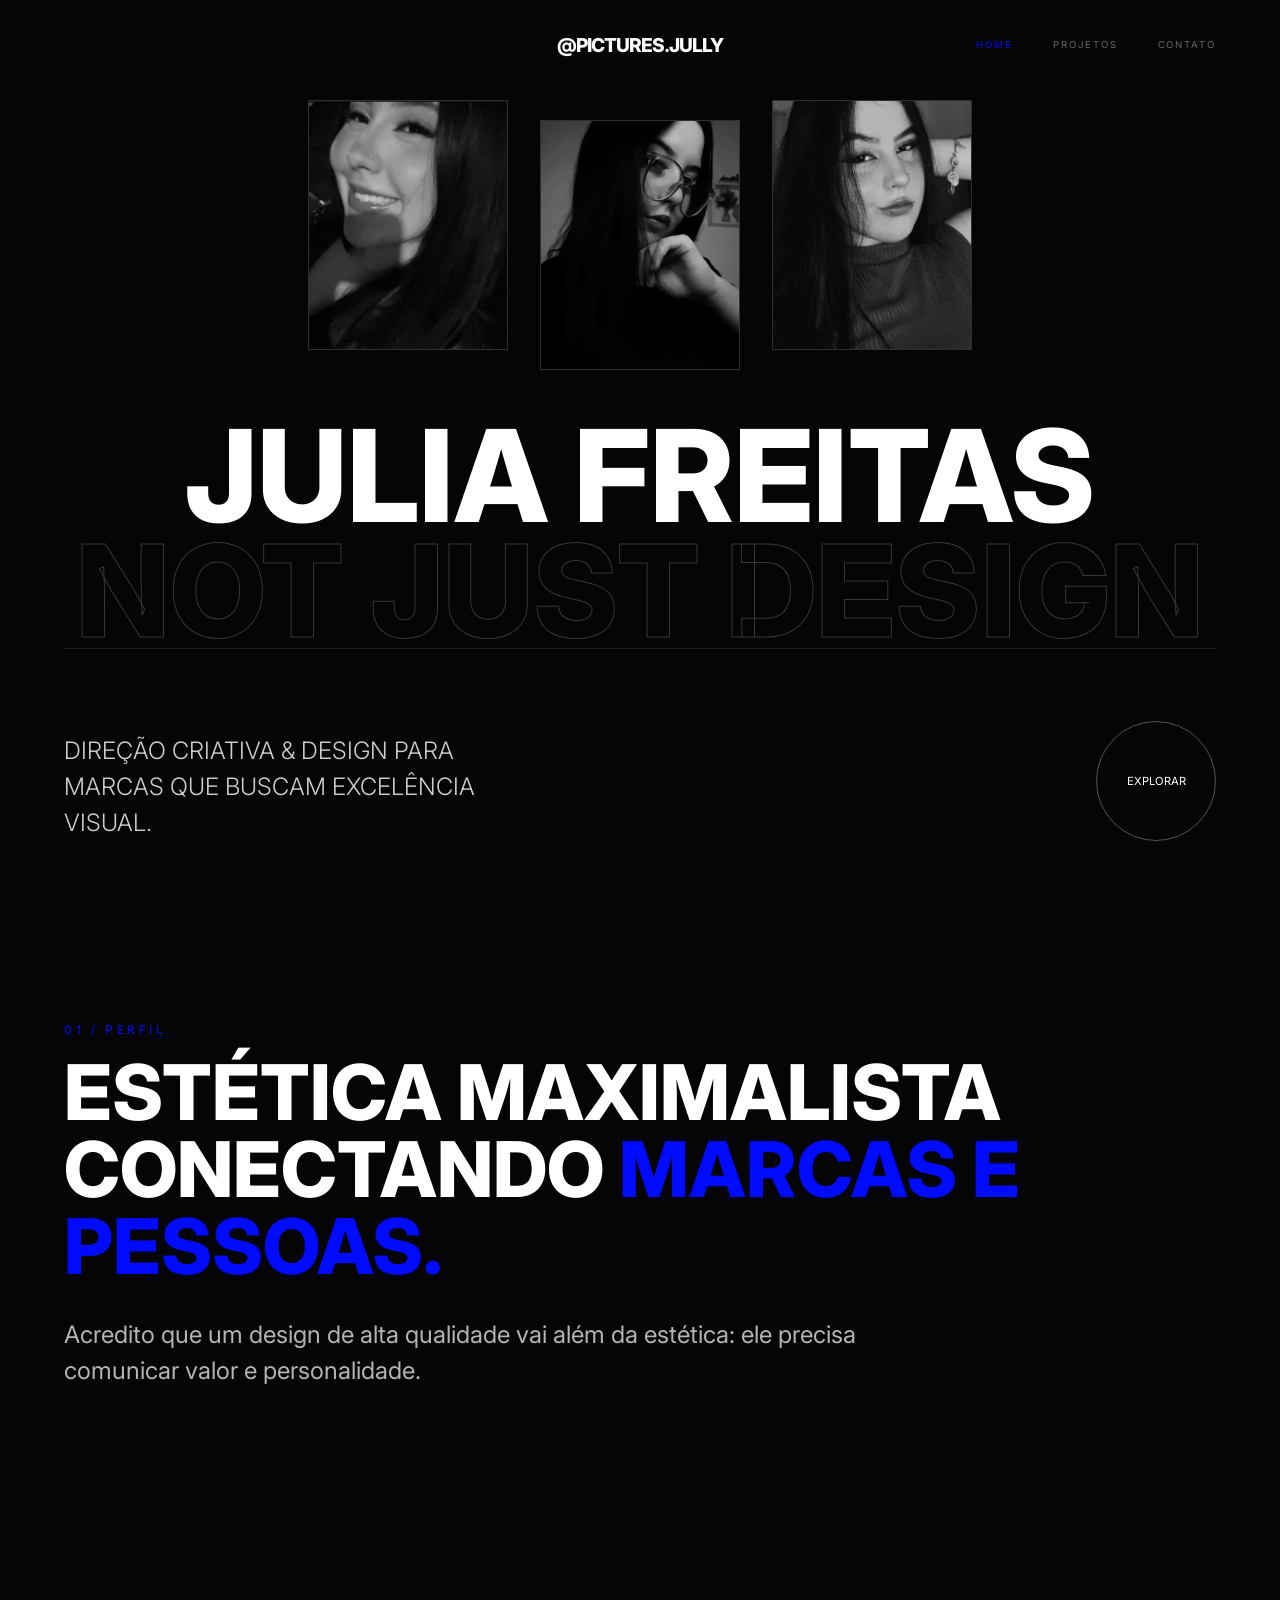
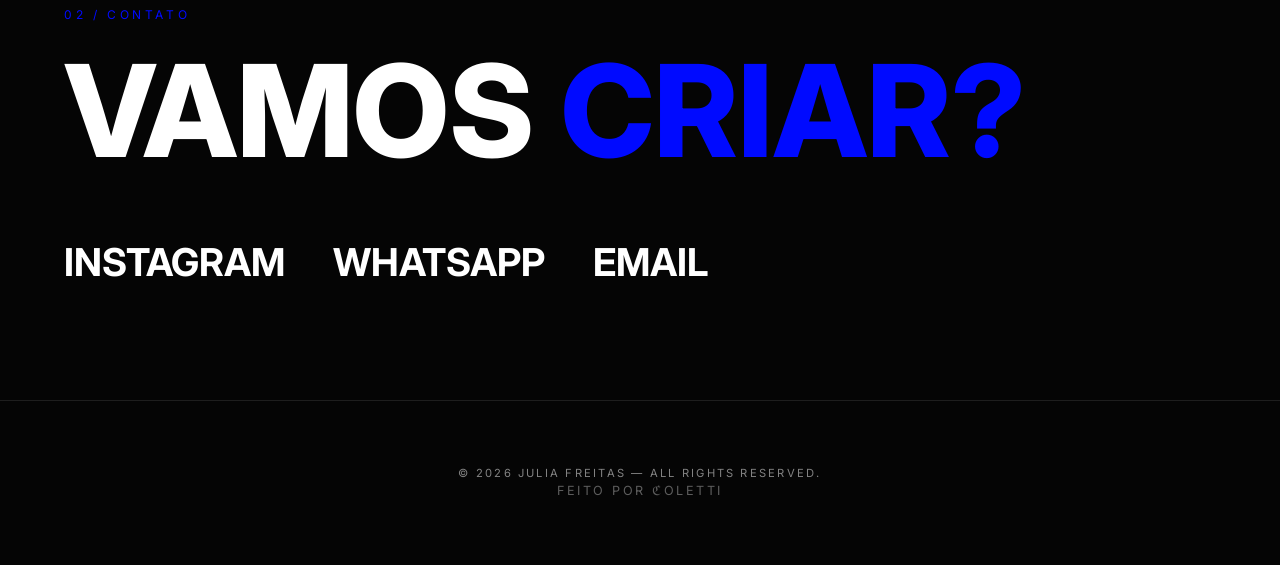
==== commit b2ba95bf: "feat: enhance Open Graph and Twitter metadata, update navigation links, and improve modal functional" ====
--- a/index.html
+++ b/index.html
@@ -28,12 +28,14 @@
 </head>
 <body>
 
+    <div class="cursor" aria-hidden="true"></div>
+
     <header class="header">
         <div class="container">
-            <a href="index.html" class="logo">JUU.FREITAS</a>
+            <a href="index.html" class="logo">@pictures.jully</a>
             <nav class="nav-menu">
                 <a href="index.html" class="active">Home</a>
-                <a href="projetos.html">Projetos</a>
+                <a href="projects.html">Projetos</a>
                 <a href="#contato">Contato</a>
             </nav>
             <div class="nav-toggle">
@@ -45,7 +47,7 @@
     <div class="mobile-overlay">
         <nav class="mobile-nav">
             <a href="index.html">Home</a>
-            <a href="projetos.html">Projetos</a>
+            <a href="projects.html">Projetos</a>
             <a href="index.html#contato">Contato</a>
         </nav>
     </div>
@@ -65,7 +67,7 @@
                 </div>
                 <div class="hero__footer">
                     <p class="hero__tagline">Direção criativa & Design para marcas que buscam excelência visual.</p>
-                    <a href="projetos.html" class="hero__cta">Explorar</a>
+                    <a href="projects.html" class="hero__cta">Explorar</a>
                 </div>
             </div>
         </section>
--- a/css/style.css
+++ b/css/style.css
@@ -680,7 +680,7 @@
 .js-loaded .gallery-grid__item {
   opacity: 1;
   transform: translateY(0);
-  transition-delay: calc(400ms + var(--index) * 60ms);
+  transition-delay: calc(400ms + var(--index) * 30ms);
 }
 .gallery-grid__item img {
   width: 100%;
@@ -782,7 +782,80 @@
   max-height: 85dvh;
   object-fit: contain;
   pointer-events: auto;
-  will-change: transform;
+  will-change: transform, opacity;
+  transition: opacity 350ms cubic-bezier(0.05, 0.7, 0.1, 1);
+}
+.modal__nav {
+  position: fixed;
+  top: 50%;
+  z-index: 2001;
+  transform: translateY(-50%) scale(0.8);
+  width: 48px;
+  height: 48px;
+  border-radius: 50%;
+  background: rgba(255, 255, 255, 0.1);
+  color: #FFFFFF;
+  border: 1px solid rgba(255, 255, 255, 0.15);
+  backdrop-filter: blur(12px);
+  -webkit-backdrop-filter: blur(12px);
+  display: flex;
+  align-items: center;
+  justify-content: center;
+  cursor: pointer;
+  opacity: 0;
+  pointer-events: none;
+  transition: all 350ms cubic-bezier(0.2, 0, 0, 1);
+}
+.active .modal__nav {
+  opacity: 1;
+  pointer-events: auto;
+  transform: translateY(-50%) scale(1);
+  transition-delay: 200ms;
+}
+.modal__nav--prev {
+  left: max(16px, env(safe-area-inset-left));
+}
+.modal__nav--next {
+  right: max(16px, env(safe-area-inset-right));
+}
+.modal__nav:active {
+  transform: translateY(-50%) scale(0.9);
+  background: #000AFF;
+}
+@media (hover: hover) {
+  .modal__nav:hover {
+    background: #000AFF;
+    border-color: #000AFF;
+    transform: translateY(-50%) scale(1.1);
+  }
+}
+@media (hover: none) and (pointer: coarse) {
+  .modal__nav {
+    display: none;
+  }
+}
+.modal__nav svg {
+  width: 20px;
+  height: 20px;
+}
+.modal__counter {
+  position: fixed;
+  bottom: max(24px, env(safe-area-inset-bottom));
+  left: 50%;
+  transform: translateX(-50%) translateY(10px);
+  z-index: 2001;
+  font-size: 0.7rem;
+  text-transform: uppercase;
+  letter-spacing: 0.2em;
+  opacity: 0;
+  color: #FFFFFF;
+  pointer-events: none;
+  transition: all 350ms cubic-bezier(0.2, 0, 0, 1);
+}
+.active .modal__counter {
+  opacity: 0.5;
+  transform: translateX(-50%) translateY(0);
+  transition-delay: 300ms;
 }
 .modal__close {
   position: fixed;
@@ -881,9 +954,50 @@
 }
 footer p {
   font-size: 0.7rem;
-  opacity: 0.3;
   text-transform: uppercase;
   letter-spacing: 0.2em;
+}
+footer p:first-child {
+  opacity: 0.5;
+}
+footer p:last-child {
+  opacity: 0.35;
+}
+
+body.cursor-visible {
+  cursor: none;
+}
+body.cursor-visible a, body.cursor-visible button, body.cursor-visible .gallery-grid__item, body.cursor-visible .projects-split__block, body.cursor-visible .services__item, body.cursor-visible .hero__cta,
+body.cursor-visible input, body.cursor-visible textarea, body.cursor-visible select, body.cursor-visible [role=button] {
+  cursor: none;
+}
+
+.cursor {
+  position: fixed;
+  width: 32px;
+  height: 32px;
+  border-radius: 50%;
+  pointer-events: none;
+  z-index: 9999;
+  transform: translate(-50%, -50%);
+  transition: width 350ms cubic-bezier(0.2, 0, 0, 1), height 350ms cubic-bezier(0.2, 0, 0, 1), background 350ms cubic-bezier(0.2, 0, 0, 1), opacity 350ms cubic-bezier(0.2, 0, 0, 1);
+  mix-blend-mode: difference;
+  border: 1px solid #FFFFFF;
+  opacity: 0;
+}
+body.cursor-visible .cursor {
+  opacity: 1;
+}
+body.cursor-pointer .cursor {
+  width: 56px;
+  height: 56px;
+  background: rgba(255, 255, 255, 0.08);
+  border-color: rgba(255, 255, 255, 0.3);
+}
+@media (hover: none) and (pointer: coarse) {
+  .cursor {
+    display: none;
+  }
 }
 
 ::view-transition-group(root) {
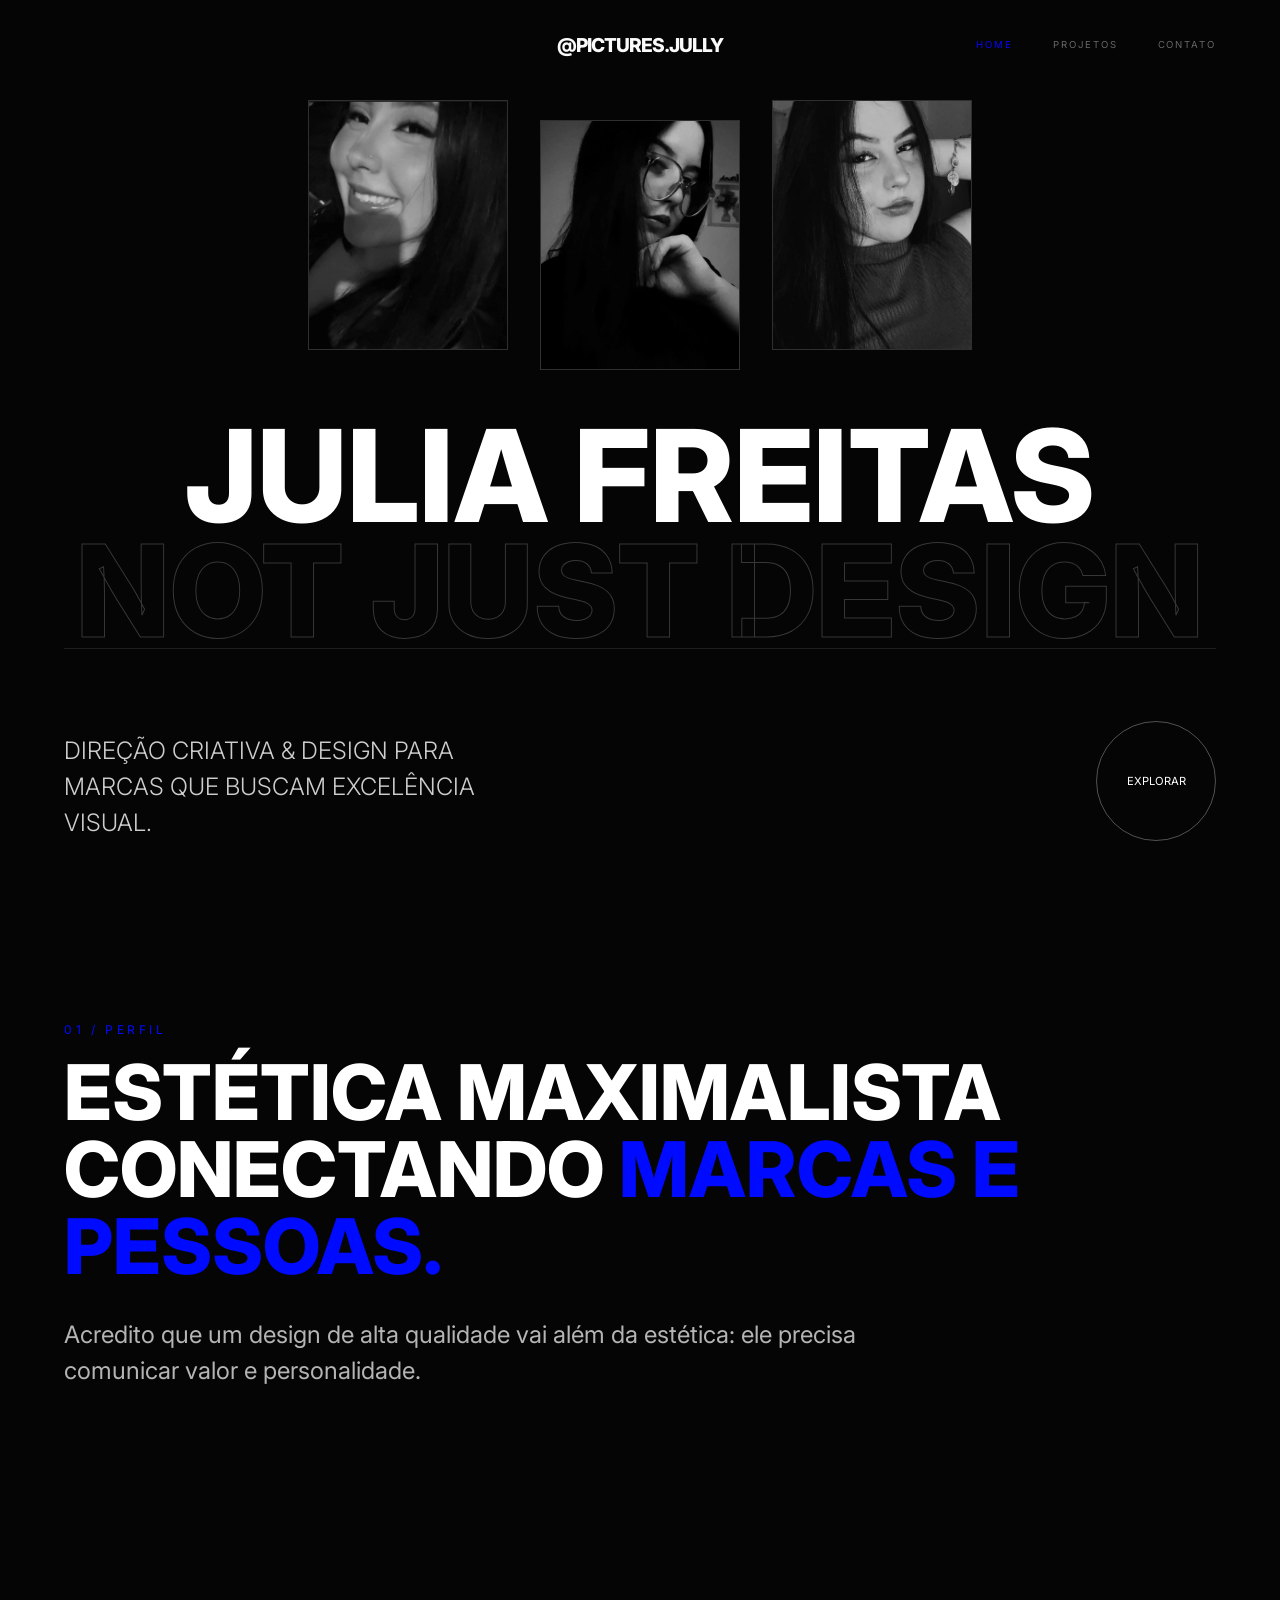
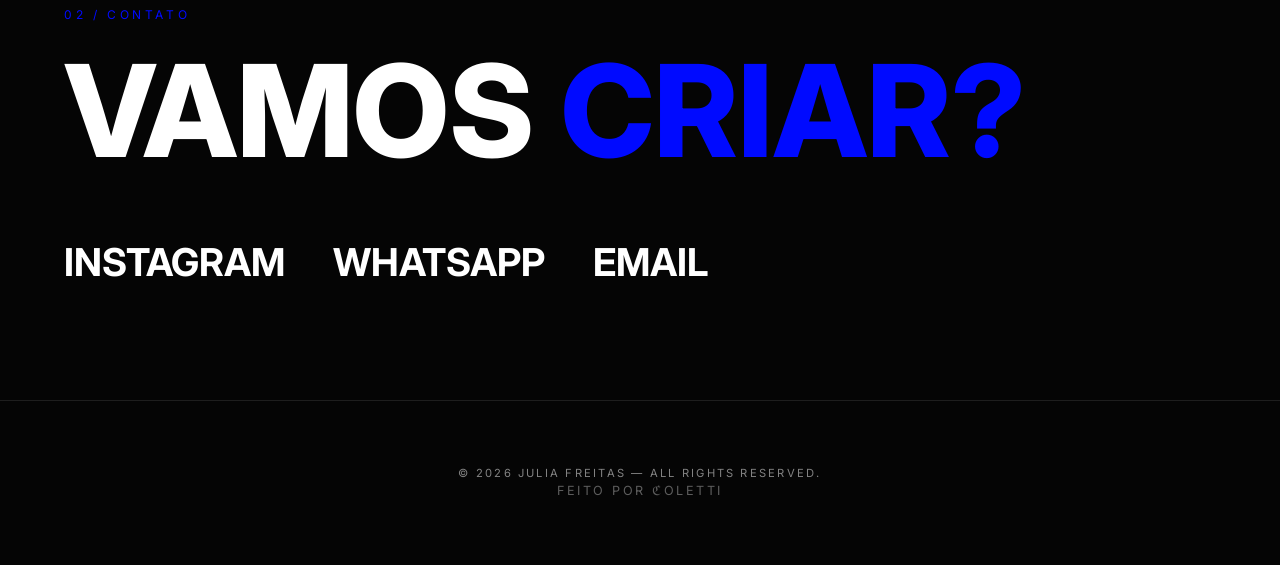
==== commit 989bdcbe: "feat: update page titles and add Open Graph and Twitter metadata for improved SEO" ====
--- a/index.html
+++ b/index.html
@@ -3,20 +3,27 @@
 <head>
     <meta charset="UTF-8">
     <meta name="viewport" content="width=device-width, initial-scale=1.0">
-    <title>Juu Freitas | Portfólio</title>
+    <title>PicturesJully | Portfólio</title>
 
         <!-- Open Graph -->
     <meta property="og:title" content="Juu Freitas | Portfólio">
     <meta property="og:description" content="Design premium, fotografia e direção criativa para marcas que buscam excelência visual.">
     <meta property="og:type" content="website">
     <meta property="og:url" content="https://picturesjully.netlify.app">
-    <meta property="og:image" content="https://picturesjully.netlify.app/assets/images/img-og.jpg">
+    <meta property="og:image" content="https://picturesjully.netlify.app/assets/og.png">
+    <meta property="og:image:width" content="1200">
+    <meta property="og:image:height" content="630">
 
     <!-- Twitter -->
     <meta name="twitter:card" content="summary_large_image">
     <meta name="twitter:title" content="Juu Freitas | Portfólio">
     <meta name="twitter:description" content="Portfólio profissional com estética minimalista e visual premium.">
-    <meta name="twitter:image" content="https://picturesjully.netlify.app/assets/images/img-og.jpg">
+    <meta name="twitter:image" content="https://picturesjully.netlify.app/assets/og.png">
+
+    <!-- Favicon -->
+    <link rel="icon" type="image/svg+xml" href="assets/favicon.svg">
+    <link rel="icon" type="image/x-icon" href="assets/favicon.ico">
+    <link rel="apple-touch-icon" href="assets/apple-icon.png">
 
     <link rel="preconnect" href="https://fonts.googleapis.com">
     <link rel="preconnect" href="https://fonts.gstatic.com" crossorigin>
@@ -56,7 +63,7 @@
         <!-- HOME CONTENT -->
         <section class="hero" id="home">
             <div class="container">
-                
+
                 <div class="hero__main">
                     <div class="hero__images" style="filter: grayscale(100%);">
                         <img src="assets/images/juuh1.webp" alt="Creative Work 1" class="hero__img" loading="eager" decoding="sync">
--- a/css/style.css
+++ b/css/style.css
@@ -148,8 +148,11 @@
   grid-column: 3;
   display: flex;
   justify-content: flex-end;
+  align-items: center;
   z-index: 1005;
   cursor: pointer;
+  padding: 12px;
+  margin: -12px;
 }
 @media (min-width: 1024px) {
   .header .nav-toggle {
@@ -235,6 +238,7 @@
   flex-direction: column;
   justify-content: center;
   position: relative;
+  content-visibility: visible;
   padding-top: 80px;
 }
 @media (min-width: 768px) {
@@ -273,50 +277,45 @@
   aspect-ratio: 4/5;
   object-fit: cover;
   background-color: #171718;
-  transition: transform 500ms cubic-bezier(0.2, 0, 0, 1), border-color 350ms cubic-bezier(0.05, 0.7, 0.1, 1);
   border: 1px solid rgba(255, 255, 255, 0.1);
+  position: relative;
   will-change: transform, opacity;
   opacity: 0;
-  animation: heroImageEntrance 1s cubic-bezier(0.05, 0.7, 0.1, 1) forwards;
+  transform: translateY(60px) scale(0.85);
+  transition: transform 1s cubic-bezier(0.05, 0.7, 0.1, 1), opacity 1s cubic-bezier(0.05, 0.7, 0.1, 1), border-color 350ms cubic-bezier(0.05, 0.7, 0.1, 1);
 }
 .hero__img:nth-child(even) {
-  --current-offset: var(--hero-offset);
+  top: var(--hero-offset);
 }
 .hero__img:nth-child(odd) {
-  --current-offset: 0px;
+  top: 0;
 }
 .hero__img:nth-child(1) {
-  animation-delay: 100ms;
+  transition-delay: 100ms;
 }
 .hero__img:nth-child(2) {
-  animation-delay: 200ms;
+  transition-delay: 200ms;
 }
 .hero__img:nth-child(3) {
-  animation-delay: 300ms;
+  transition-delay: 300ms;
+}
+.js-loaded .hero__img {
+  opacity: 1;
+  transform: scale(1);
 }
 @media (min-width: 768px) {
   .hero__img {
     max-width: 200px;
   }
   .hero__img:hover {
-    transform: scale(1.04) rotate(2deg) translateY(var(--current-offset));
+    transform: scale(1.04) rotate(2deg);
     z-index: 10;
     border-color: #000AFF;
   }
 }
 .hero__img:active {
-  transform: scale(0.98) translateY(var(--current-offset));
+  transform: scale(0.98);
   transition-duration: 200ms;
-}
-@keyframes heroImageEntrance {
-  from {
-    opacity: 0;
-    transform: translateY(60px) scale(0.85);
-  }
-  to {
-    opacity: 1;
-    transform: translateY(var(--current-offset)) scale(1);
-  }
 }
 .hero__title {
   font-size: var(--font-display);
@@ -681,6 +680,15 @@
   opacity: 1;
   transform: translateY(0);
   transition-delay: calc(400ms + var(--index) * 30ms);
+}
+.gallery-grid__item::before {
+  content: "";
+  position: absolute;
+  inset: 0;
+  background: linear-gradient(90deg, transparent 0%, rgba(255, 255, 255, 0.04) 50%, transparent 100%);
+  background-size: 200% 100%;
+  animation: shimmer 1.5s ease-in-out infinite;
+  z-index: -1;
 }
 .gallery-grid__item img {
   width: 100%;
@@ -857,6 +865,41 @@
   transform: translateX(-50%) translateY(0);
   transition-delay: 300ms;
 }
+.modal__swipe-hint {
+  position: fixed;
+  bottom: max(80px, env(safe-area-inset-bottom) + 56px);
+  left: 50%;
+  transform: translateX(-50%);
+  z-index: 2001;
+  color: rgba(255, 255, 255, 0.6);
+  font-size: 0.75rem;
+  letter-spacing: 0.15em;
+  text-transform: uppercase;
+  pointer-events: none;
+  opacity: 0;
+  transition: opacity 350ms cubic-bezier(0.05, 0.7, 0.1, 1);
+}
+.modal__swipe-hint.visible {
+  opacity: 1;
+}
+.modal__swipe-hint .swipe-hint__arrows {
+  display: flex;
+  align-items: center;
+  gap: 0.75rem;
+  margin-top: 0.5rem;
+  justify-content: center;
+}
+.modal__swipe-hint .swipe-hint__arrows span {
+  opacity: 0.4;
+  animation: swipeHintPulse 1.6s ease-in-out infinite;
+  font-size: 1.2rem;
+}
+.modal__swipe-hint .swipe-hint__arrows span:nth-child(2) {
+  animation-delay: 0.2s;
+}
+.modal__swipe-hint .swipe-hint__arrows span:nth-child(3) {
+  animation-delay: 0.4s;
+}
 .modal__close {
   position: fixed;
   top: max(20px, env(safe-area-inset-top));
@@ -896,10 +939,94 @@
     transform: scale(1.1);
   }
 }
+.modal__nav {
+  position: fixed;
+  top: 50%;
+  z-index: 2001;
+  transform: translateY(-50%);
+  background: rgba(255, 255, 255, 0.1);
+  color: #FFFFFF;
+  width: 48px;
+  height: 48px;
+  border-radius: 50%;
+  display: flex;
+  align-items: center;
+  justify-content: center;
+  font-size: 1.8rem;
+  cursor: pointer;
+  border: 1px solid rgba(255, 255, 255, 0.1);
+  backdrop-filter: blur(12px);
+  -webkit-backdrop-filter: blur(12px);
+  pointer-events: auto;
+  opacity: 0;
+  transition: all 350ms cubic-bezier(0.2, 0, 0, 1);
+  user-select: none;
+}
+.active .modal__nav {
+  opacity: 1;
+  transition-delay: 300ms;
+}
+.modal__nav--prev {
+  left: max(16px, env(safe-area-inset-left));
+}
+.modal__nav--next {
+  right: max(16px, env(safe-area-inset-right));
+}
+.modal__nav:active {
+  transform: translateY(-50%) scale(0.9);
+  background: #000AFF;
+}
+@media (hover: hover) {
+  .modal__nav:hover {
+    background: #000AFF;
+    border-color: #000AFF;
+    transform: translateY(-50%) scale(1.1);
+  }
+}
+@media (max-width: 767px) {
+  .modal__nav {
+    display: none;
+  }
+}
+.modal__counter {
+  position: fixed;
+  bottom: max(24px, env(safe-area-inset-bottom));
+  left: 50%;
+  transform: translateX(-50%);
+  z-index: 2001;
+  color: rgba(255, 255, 255, 0.6);
+  font-size: 0.8rem;
+  letter-spacing: 0.1em;
+  pointer-events: none;
+  opacity: 0;
+  transition: opacity 350ms cubic-bezier(0.05, 0.7, 0.1, 1);
+}
+.active .modal__counter {
+  opacity: 1;
+  transition-delay: 400ms;
+}
 
 @keyframes spin {
   to {
     transform: rotate(360deg);
+  }
+}
+@keyframes shimmer {
+  0% {
+    background-position: 200% 0;
+  }
+  100% {
+    background-position: -200% 0;
+  }
+}
+@keyframes swipeHintPulse {
+  0%, 100% {
+    opacity: 0.3;
+    transform: translateX(0);
+  }
+  50% {
+    opacity: 0.9;
+    transform: translateX(4px);
   }
 }
 body.modal-open {
@@ -967,9 +1094,8 @@
 body.cursor-visible {
   cursor: none;
 }
-body.cursor-visible a, body.cursor-visible button, body.cursor-visible .gallery-grid__item, body.cursor-visible .projects-split__block, body.cursor-visible .services__item, body.cursor-visible .hero__cta,
-body.cursor-visible input, body.cursor-visible textarea, body.cursor-visible select, body.cursor-visible [role=button] {
-  cursor: none;
+body.cursor-visible * {
+  cursor: none !important;
 }
 
 .cursor {
@@ -1005,50 +1131,52 @@
   animation-timing-function: cubic-bezier(0.2, 0, 0, 1);
 }
 
+::view-transition-image-pair(root) {
+  isolation: auto;
+  mix-blend-mode: normal;
+}
+
+html[data-transition=fade] ::view-transition-old(root) {
+  animation: 280ms cubic-bezier(0.2, 0, 0, 1) both fade-out;
+}
+html[data-transition=fade] ::view-transition-new(root) {
+  animation: 420ms cubic-bezier(0.05, 0.7, 0.1, 1) both fade-in;
+}
+
+html[data-transition=menu] ::view-transition-old(root) {
+  animation: 300ms cubic-bezier(0.2, 0, 0, 1) both fade-out;
+}
+html[data-transition=menu] ::view-transition-new(root) {
+  animation: 450ms cubic-bezier(0.05, 0.7, 0.1, 1) both fade-in, 450ms cubic-bezier(0.05, 0.7, 0.1, 1) both slide-from-right;
+}
+
 html[data-transition=expand] ::view-transition-old(root) {
-  animation: 200ms cubic-bezier(0.3, 0, 0.8, 0.15) both fade-out, 500ms cubic-bezier(0.2, 0, 0, 1) both scale-out;
+  animation: 250ms cubic-bezier(0.3, 0, 0.8, 0.15) both fade-out, 400ms cubic-bezier(0.2, 0, 0, 1) both scale-out;
 }
 html[data-transition=expand] ::view-transition-new(root) {
-  animation: 350ms cubic-bezier(0.05, 0.7, 0.1, 1) both fade-in, 500ms cubic-bezier(0.2, 0, 0, 1) both scale-in-up;
-}
-
-html[data-transition=fade] ::view-transition-old(root) {
-  animation: 350ms cubic-bezier(0.3, 0, 0.8, 0.15) both fade-out;
-}
-html[data-transition=fade] ::view-transition-new(root) {
-  animation: 500ms cubic-bezier(0.05, 0.7, 0.1, 1) both fade-in;
-}
-
-html[data-transition=menu] ::view-transition-old(root) {
-  animation: 350ms cubic-bezier(0.3, 0, 0.8, 0.15) both fade-out, 350ms cubic-bezier(0.3, 0, 0.8, 0.15) both slide-to-left;
-}
-html[data-transition=menu] ::view-transition-new(root) {
-  animation: 500ms cubic-bezier(0.05, 0.7, 0.1, 1) both fade-in, 500ms cubic-bezier(0.05, 0.7, 0.1, 1) both slide-from-right;
-}
-
-@keyframes slide-to-left {
-  to {
-    transform: translateX(-30px);
-  }
-}
+  animation: 450ms cubic-bezier(0.05, 0.7, 0.1, 1) both fade-in, 450ms cubic-bezier(0.2, 0, 0, 1) both scale-in-up;
+}
+
 @keyframes slide-from-right {
   from {
-    transform: translateX(30px);
+    opacity: 0;
+    transform: translateX(24px);
   }
   to {
+    opacity: 1;
     transform: translateX(0);
   }
 }
 @keyframes scale-out {
   to {
-    transform: scale(1.05);
+    transform: scale(1.03);
     opacity: 0;
   }
 }
 @keyframes scale-in-up {
   from {
     opacity: 0;
-    transform: scale(0.95) translateY(20px);
+    transform: scale(0.97) translateY(12px);
   }
   to {
     opacity: 1;
